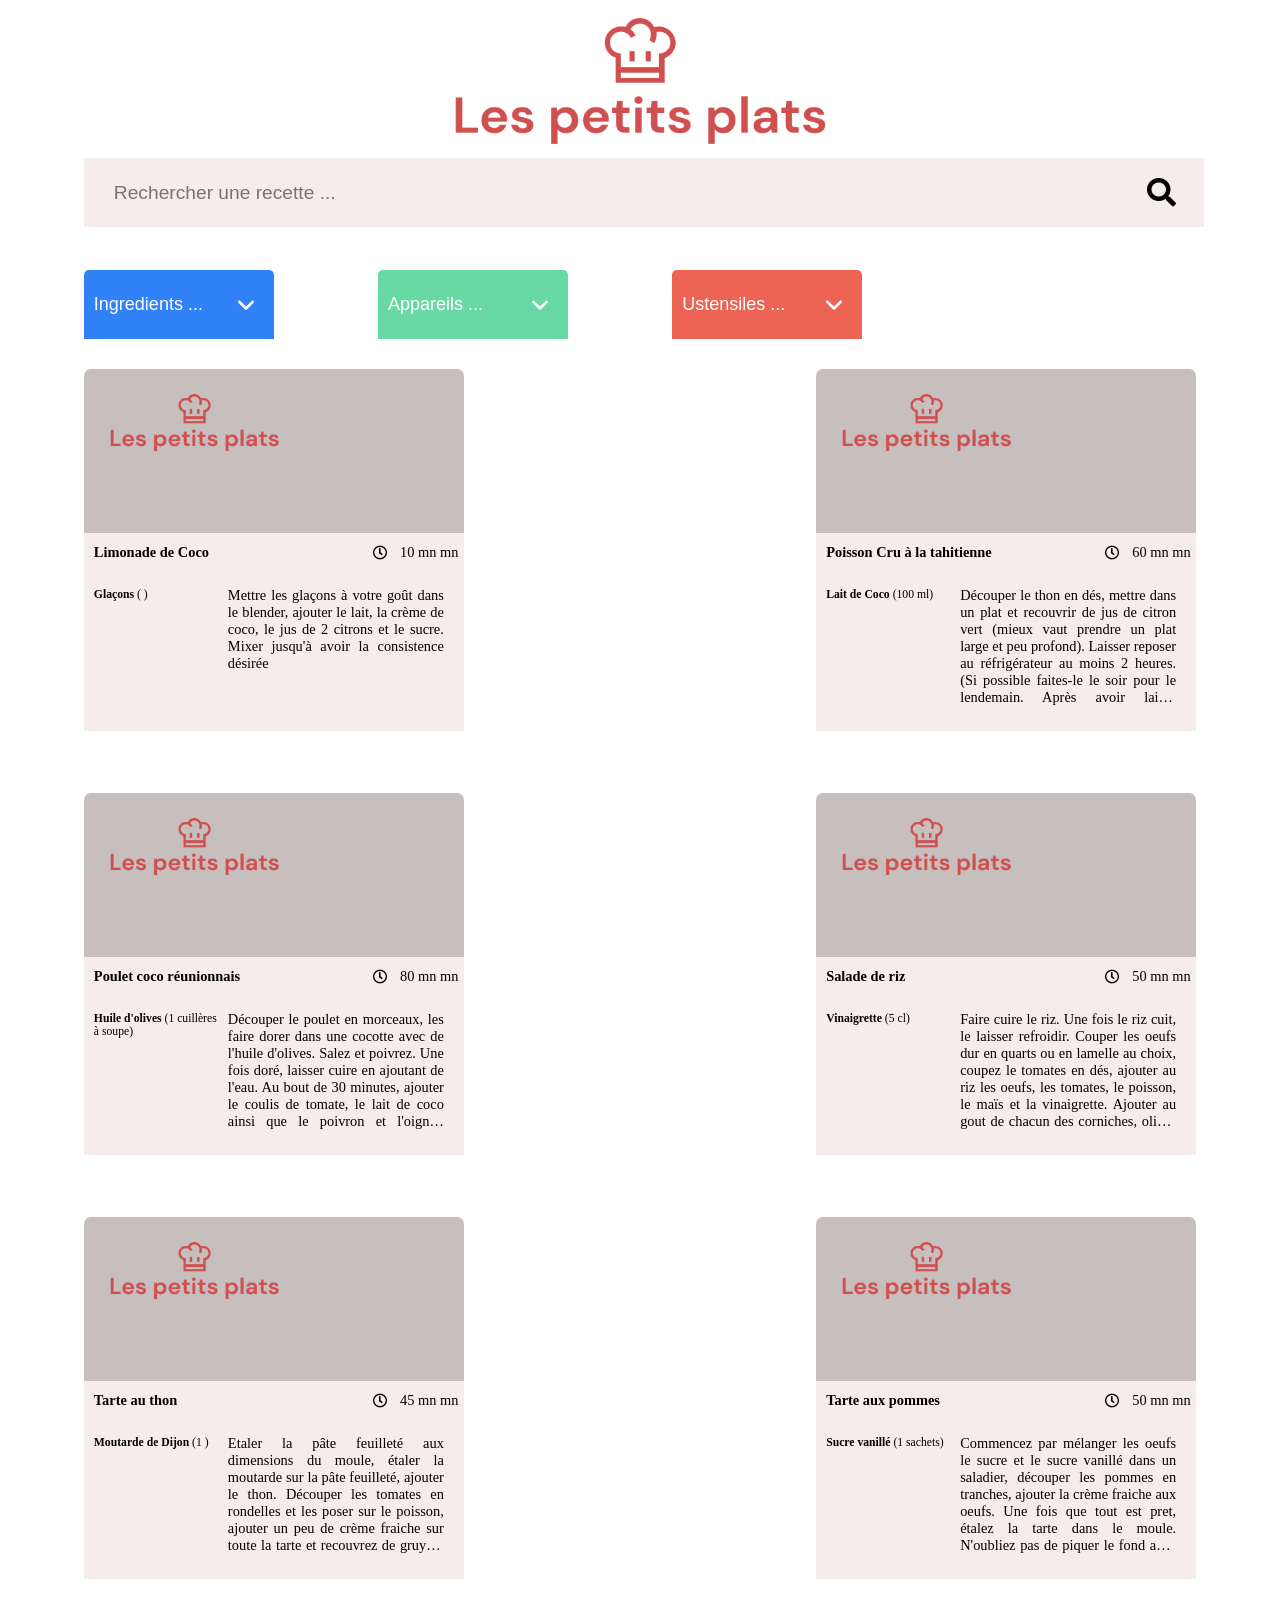
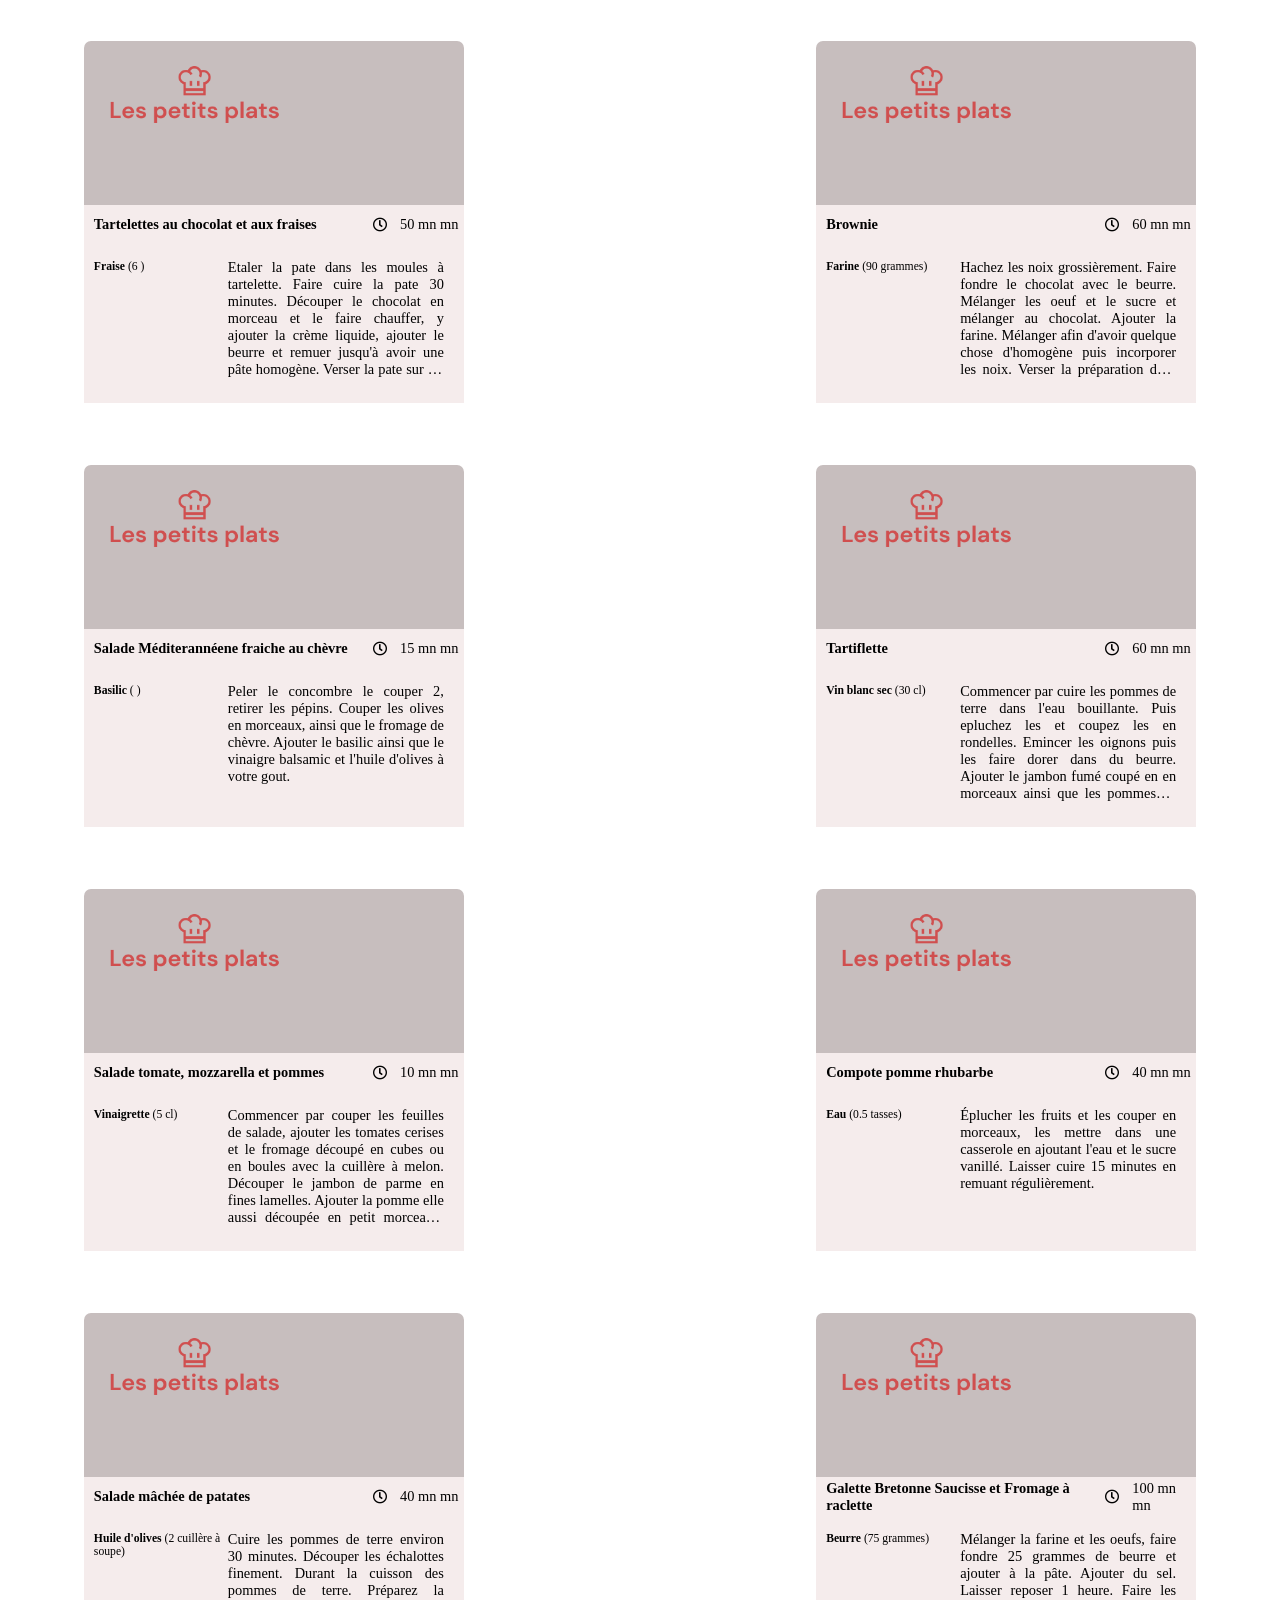
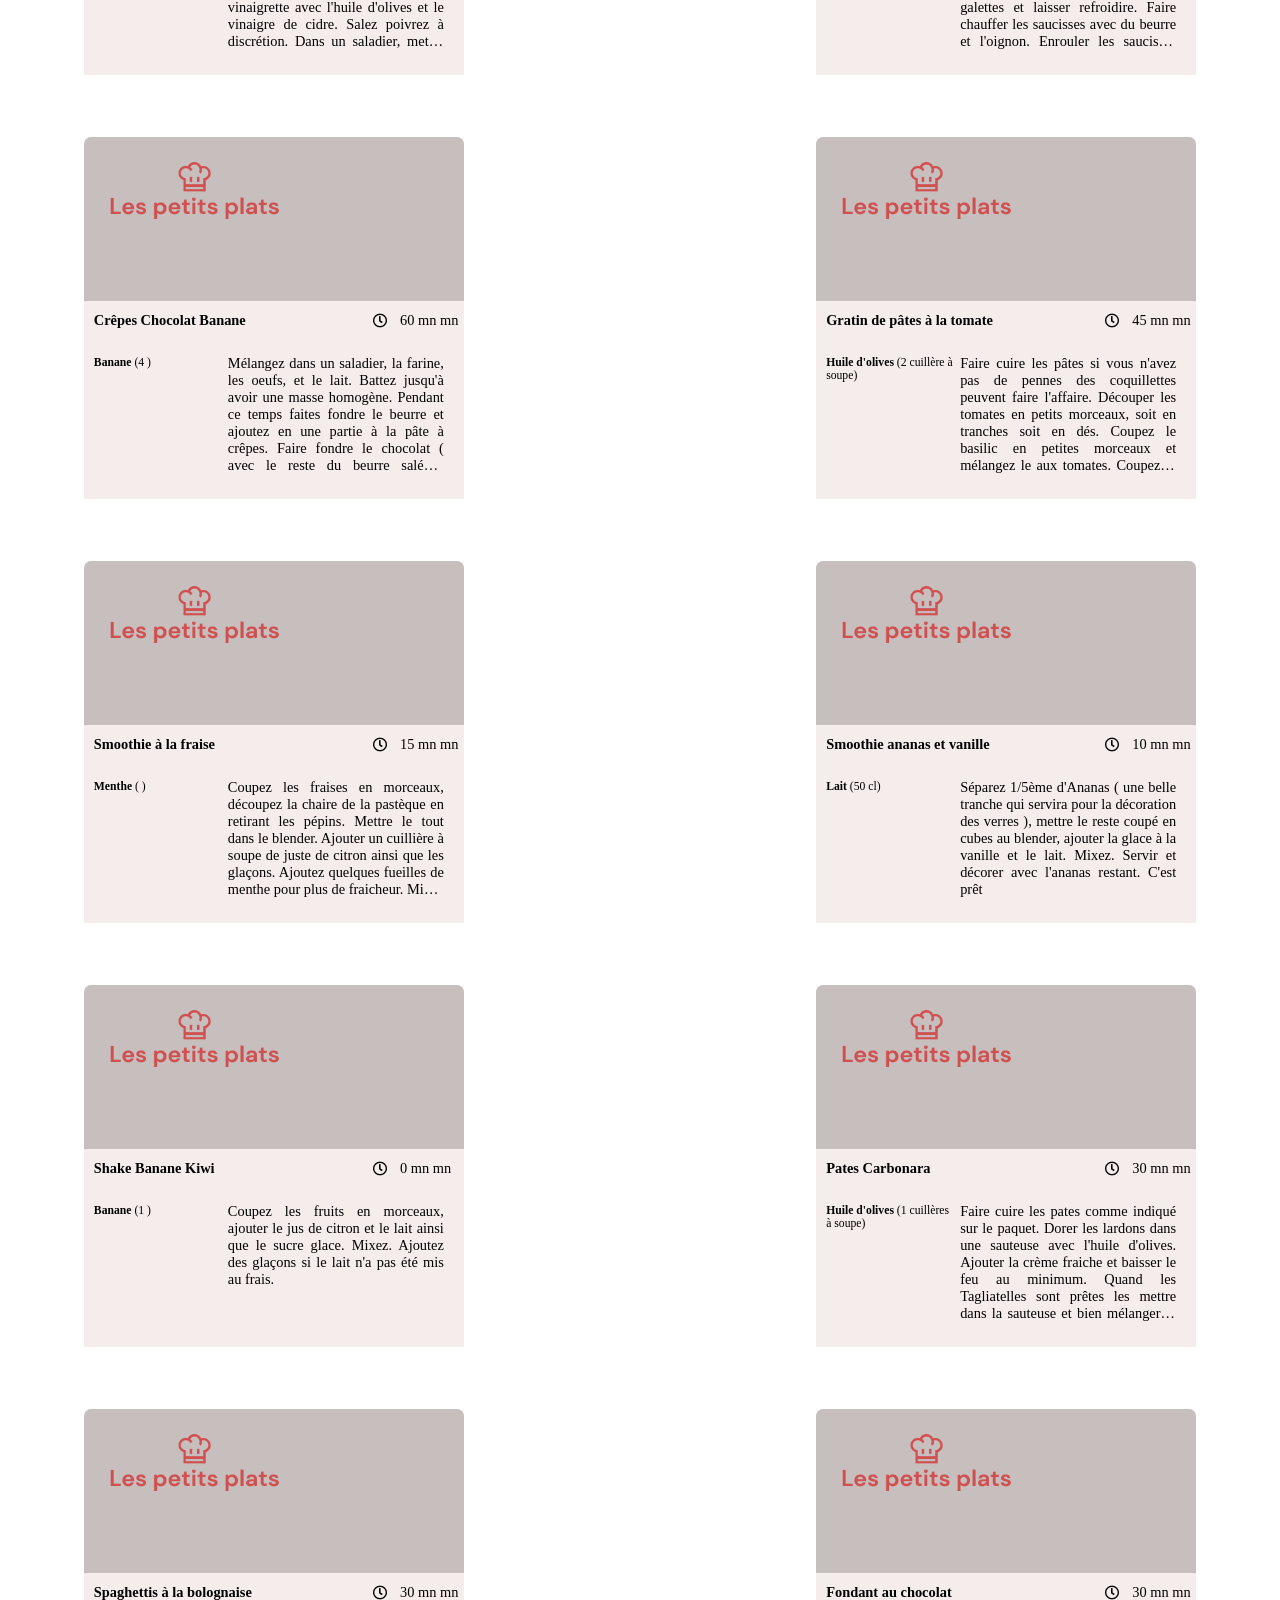
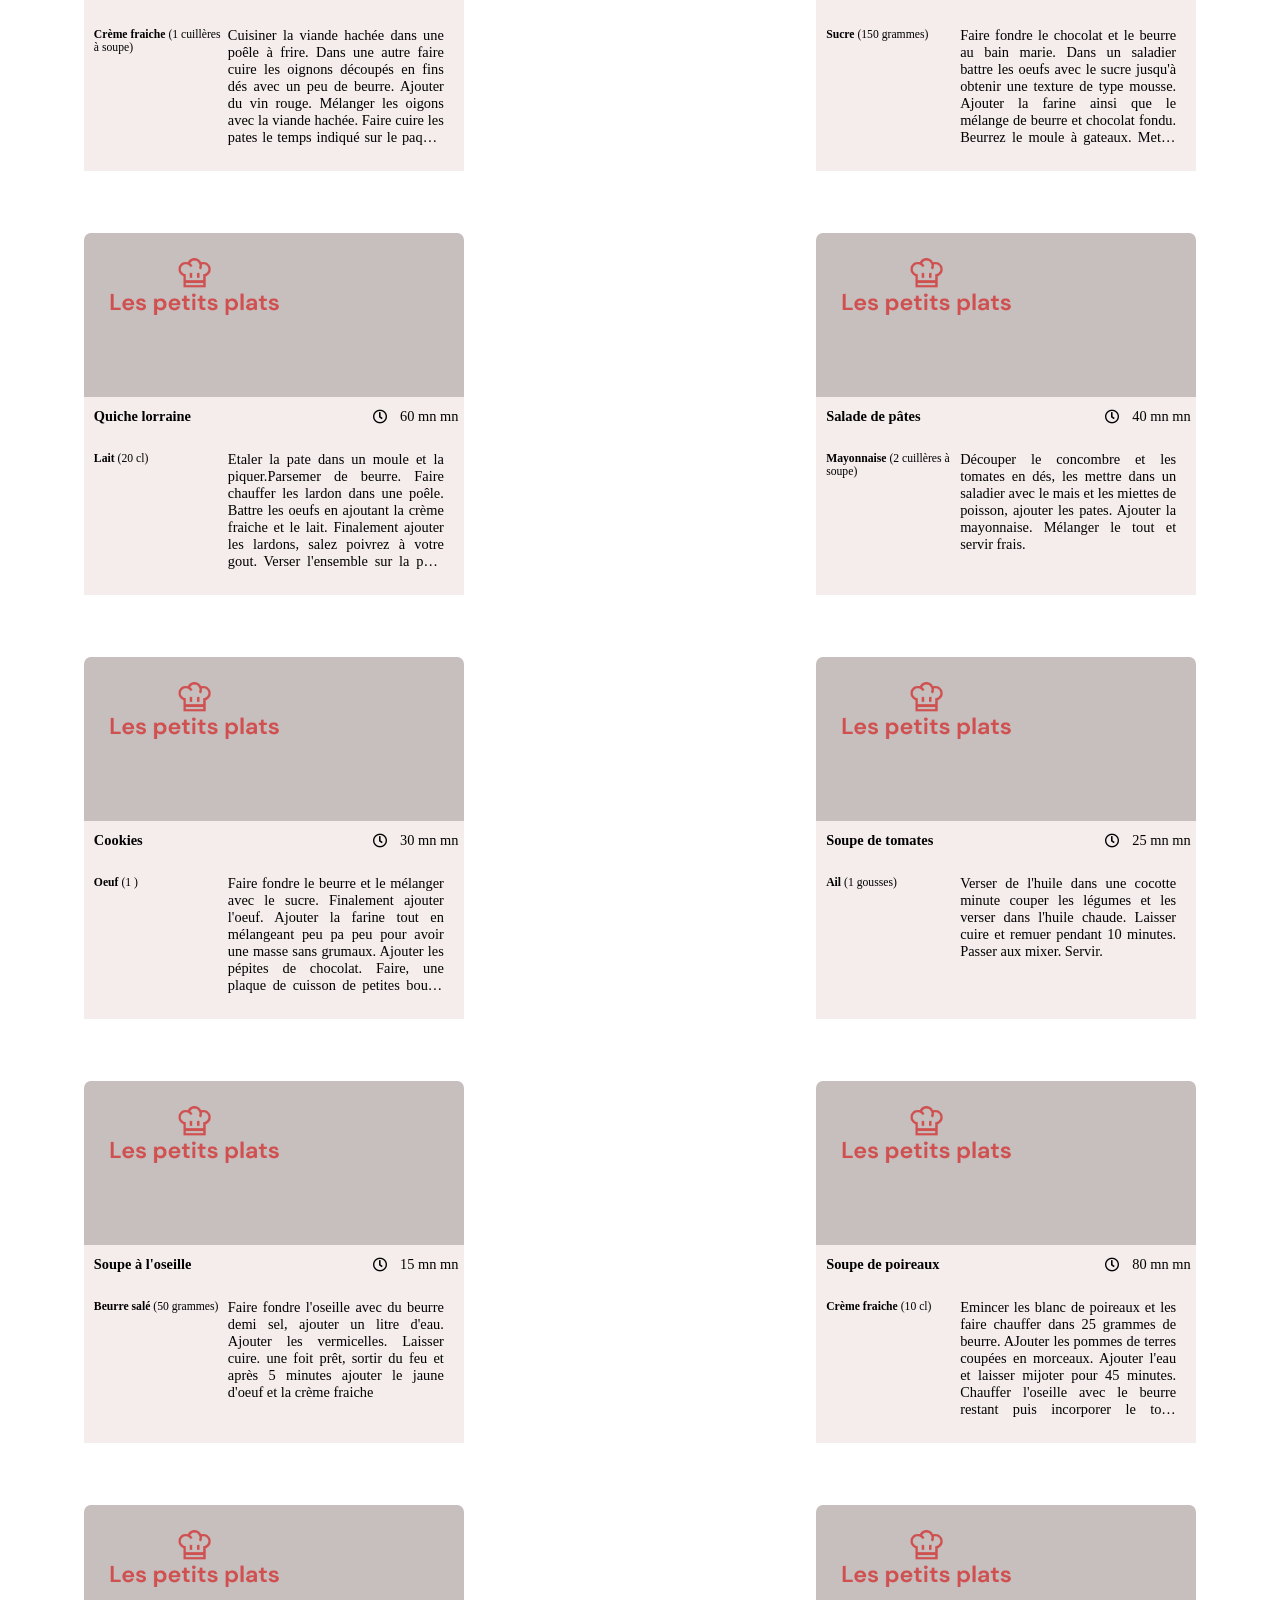
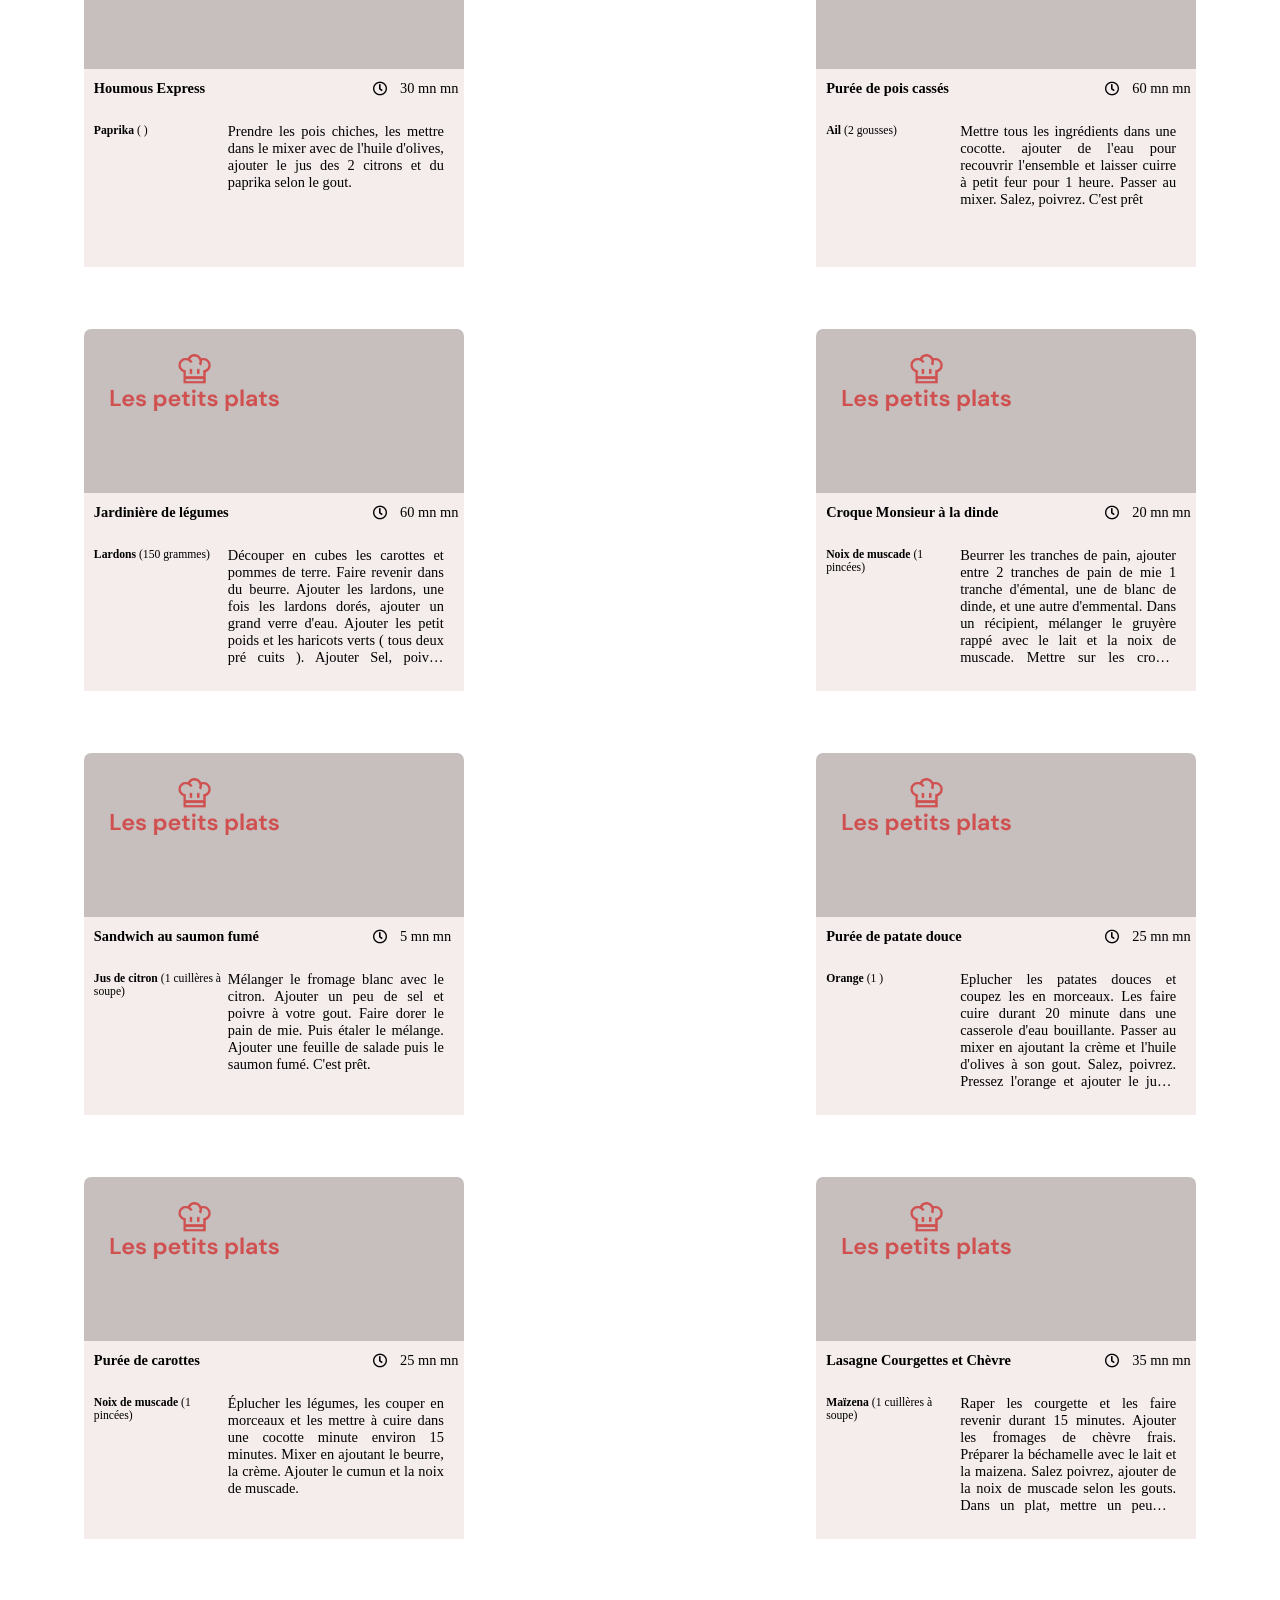
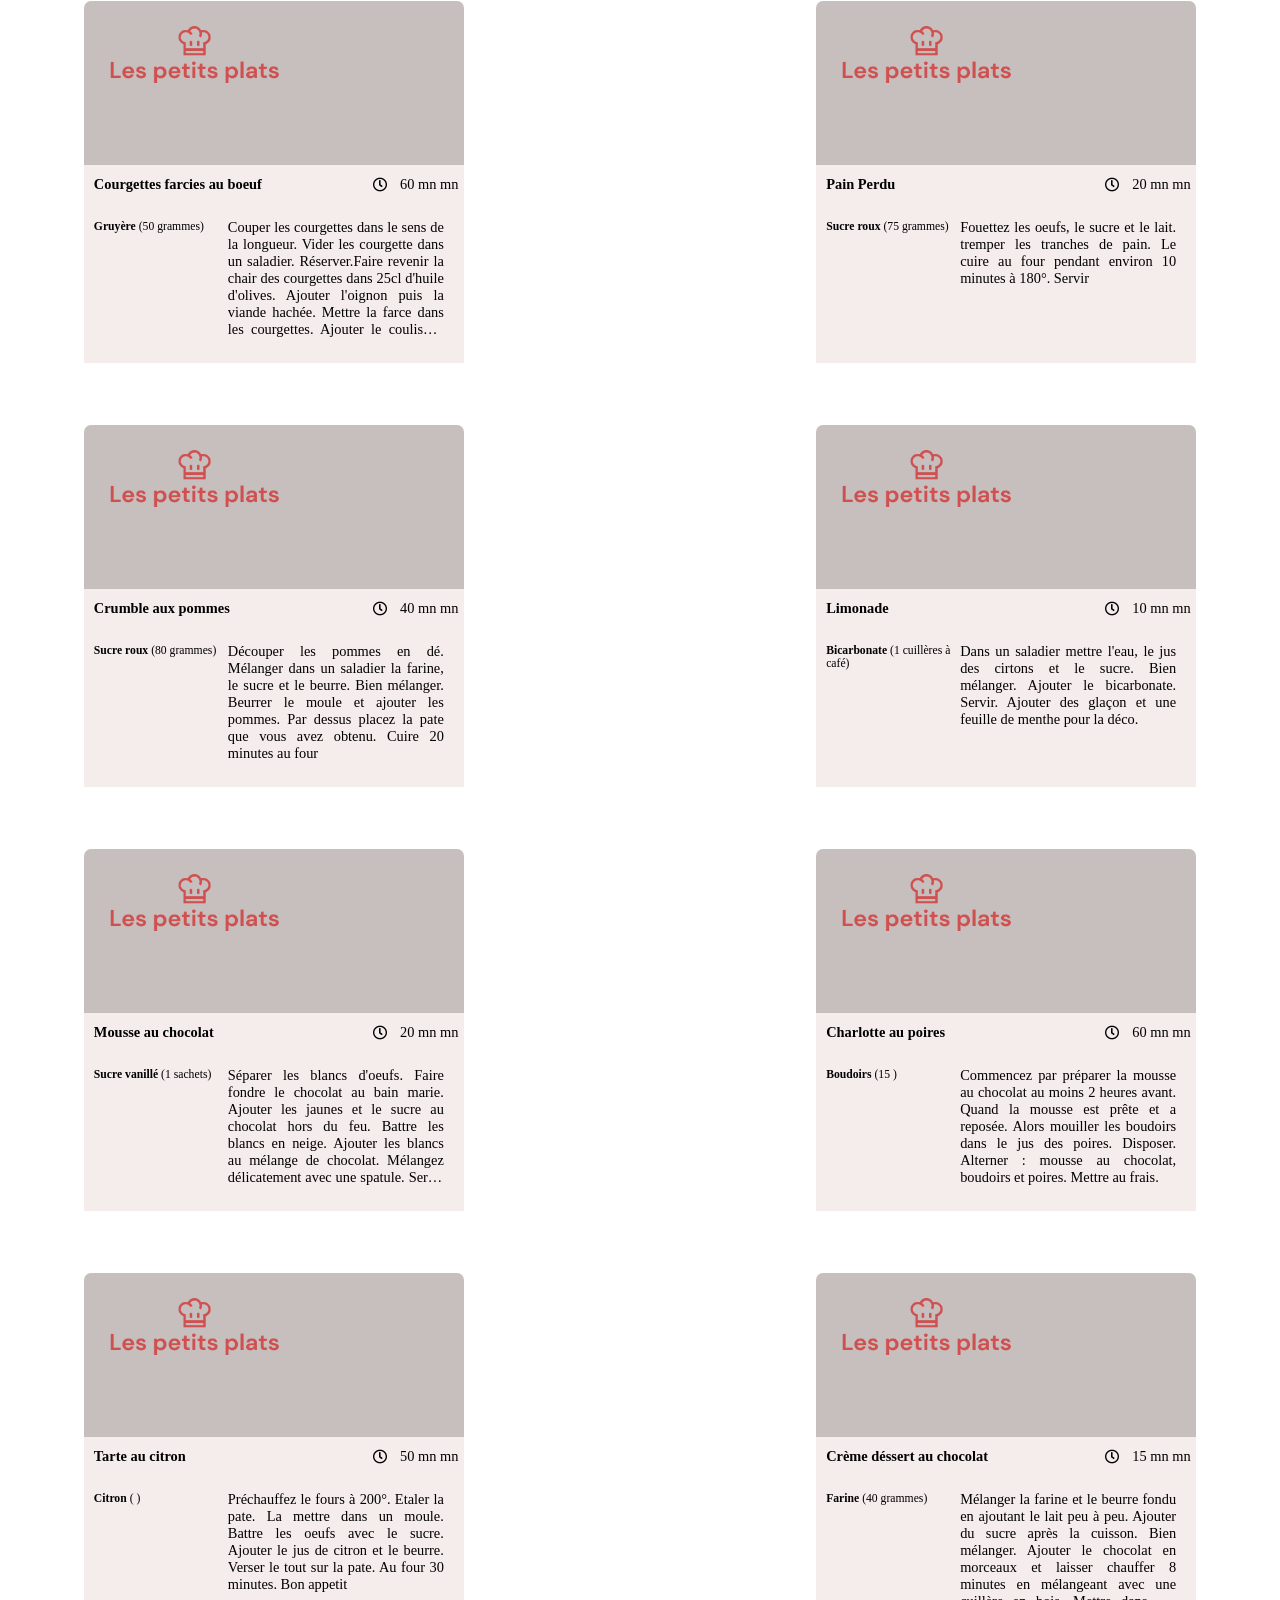
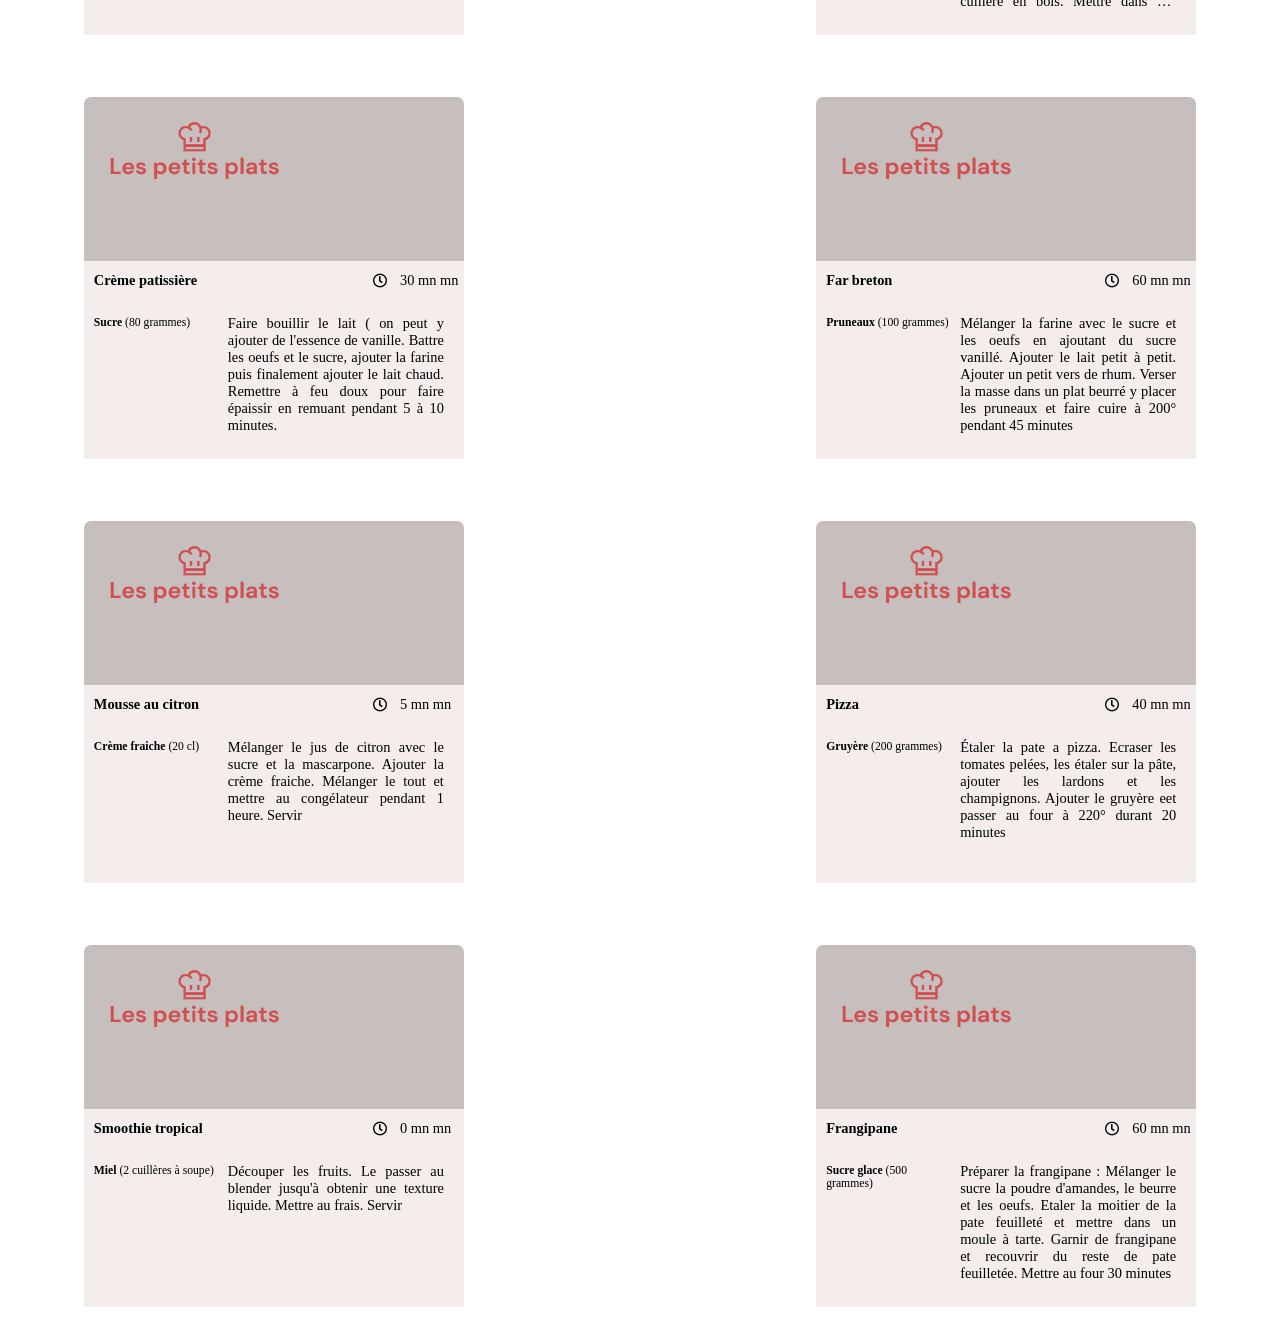
==== index.html @ f205dd59 "new_repo" ====
<!DOCTYPE html>
<html lang="fr">
  <head>
    <meta charset="UTF-8" />
    <meta http-equiv="X-UA-Compatible" content="IE=edge" />
    <meta name="viewport" content="width=device-width, initial-scale=1.0" />
    <title>Accueil petits plats gourmands</title>
    <link
      rel="stylesheet"
      href="https://use.fontawesome.com/releases/v5.15.4/css/all.css"
      integrity="sha384-DyZ88mC6Up2uqS4h/KRgHuoeGwBcD4Ng9SiP4dIRy0EXTlnuz47vAwmeGwVChigm"
      crossorigin="anonymous"
    />
    <link rel="icon" type="image/png" href="favicon_lespetitsplats.png" />
    <link rel="stylesheet" type="text/css" href="./style.css" />
  </head>

  <header>

    <div class="containerHeader">
      <div class="row">
        <div class="header">
          <img src="./img/logo_lespetitsplats.png" class="logo" />
        </div>
      </div>
    </div>

  </header>

  <body>
 

      
<!--SEARCH--> 
<div class="containerSearch">     
        
          <div class="searchRecipes">
            <label for="search">
              <i class="fas fa-search loupe"></i>
            </label>
            <input
              class="input"    
              type="text"
              id="search"
              placeholder="Rechercher une recette ..."
              minlength="2"
              maxlength="30"
            /> 
          </div>


          <!-- Tags -->
         </div> 
          <div class="tagsWrapper">
       <div class="tagsContainer">
            <ul class="tags"></ul>
          </div>
         </div>

           

        <!--ComboBox autocomplète-->
          <div class="wrapperCombo">
            <div class="containerCombo">

         <form autocomplete="off">
      <div class="box">
        <input type="text" id="input1" class="inputCombo1" placeholder="Ingredients ..." maxlength="17" />
        <img src="img/angle-down-solid.svg" class="arrow-down">
      </div>
      <ul class="list"></ul>
    </form>
          

    <form autocomplete="off">
      <div class="box">
        <input type="text" id="input2" class="inputCombo2" placeholder="Appareils ..." maxlength="17" />
        <img src="img/angle-down-solid.svg" class="arrow-down">
      </div>
      <ul class="list"></ul>
    </form>
           

            <form autocomplete="off">
      <div class="box">
        <input type="text" id="input3" class="inputCombo3" placeholder="Ustensiles ..." maxlength="17" />
        <img src="img/angle-down-solid.svg" class="arrow-down">
      </div>
      <ul class="list"></ul>
    </form>
           </div> 
          </div>
     </div>
      
     
    
  <!--CARD-->
      <div class="wrapperCards">
        <div class="containerCards"></div>  
         </div>
             
  </body>

 

 

  <script src="./recipes.js"></script>
  <script src="./search.js"></script>
  
  <script src="./cards.js"></script> 
  <script src="./comboBox.js"></script>
  
</html>
---- style.css ----
/*RESET**********************************************************************/
html {
  box-sizing: border-box;
  width: 100%;
  height: 100vh;
  left: 0;
  top: 0;
  right: 0;
  bottom: 0;
}
/****************************************************************************/
/*HEADER*********************************************************************/
/***********test combo**********************/
/*ok*/
.wrapperCombo {
  display: flex;
  align-items: center;
  width: 100%;
  height: 80px;
 
}

/*ok*/
.wrapperCombo .search-input{
  position: relative;
  display: flex;
align-items: center;
justify-content: space-between;
  width: 180px;
  height: 60px;
  font-size: 1rem;
  font-weight: 600;
  border: none;
  border-radius: 7px;
  margin: 0 20px 0 0;
  
}
/*ok*/
.selectInput::placeholder {

  color: white;
}
/*ok*/
input:focus::placeholder {
  color: transparent;
}
/*ok*/
.search-input input{
  height: 55px;
  width: 100%;
  outline: none;
  border: none;
  border-radius: 5px;
  padding: 0 60px 0 20px;
  font-size: 18px;
}

/*.search-input.active input{
  border-radius: 5px 5px 0 0;
}*/

/*.search-input .autocom-box{
  padding: 0;
  opacity: 0;
  pointer-events: none;
  max-height: 280px;
  overflow-y: auto;
}*/

/*.search-input.active .autocom-box{
  padding: 10px 8px;
  opacity: 1;
  pointer-events: auto;
}*/

/*.autocom-box li{
  list-style: none;
  padding: 8px 12px;
  display: none;
  width: 100%;
  cursor: default;
  color: black;
  border-radius: 3px;
}*/

/*.search-input.active .autocom-box li{
  display: block;
}*/
/*.autocom-box li:hover{
  background: #c51d1d;
}*/

/*icon arrow*/
.search-input .icon{
  position: absolute;
  right: 0px;
  top: 0px;
  height: 55px;
  width: 55px;
  text-align: center;
  line-height: 55px;
  font-size: 20px;
  color: #fff;
  
}
.fa-angle-down.rotated {
  transform : rotate(180deg);
}
/*test*//********************************************************/
.listing {
  
  display: flex;
 flex-direction: row; 
  width: 600px;
  background-color: rgb(249, 135, 135);
}
.autocomplete { 
  display: flex;
  flex-direction: row;
  width: 10%;
  height: 20px;
  background-color: rgb(145, 70, 202);
}
.liList {
  list-style: none;
  width: 100%;
  margin-left: -20px;
  font-size: 1rem;
  display: flex;
  flex-direction: row;
  justify-content: center;
  height: auto;
  border: 1px solid;
  color: aqua;
}
/**************************************************************************/
/*HEADER*******************************************************************/

.containerHeader {
  display: flex;
  align-items: center;
  justify-content: center;
  height: 150px;
}

.header {
  width: 100%;
}

.logo {
  display: flex;
  justify-content: center;
  align-items: center;
  margin: 0 auto;
  width: 70%;
  height: auto; 
}

/***************************************************************************/
/*SEARCH********************************************************************/

.containerSearch {
  display: flex;
  flex-direction: column;
  justify-content: center;
  width: 88%;
  margin: 0 auto;
}
.searchRecipes {
  position: relative;
  width: 100%;
  height: 55px;
}

#search {
  display: flex;
  align-items: center;
  width: 98%;
  height: 69px;
}

.input {
  background-color: #f5ecec;
  font-size: 1.2rem;
  width: 100%;
  height: 55px;
  border: none;
  padding: 0 0 0 30px;
}

.fa-search {
  position: absolute;
  right: 0;
  margin-right: 20px;
  height: 69px;
  line-height: 69px;
  font-size: 1.8rem;
}



/****************************************************************************/
/*CARDS**********************************************************************/
/*container carte*/
.wrapperCards {
  width: 100%;
 height: auto;
}

.containerCards {
  display: flex;
 flex-wrap: wrap;
    width: 88%;
  justify-content: space-between;
    margin: 0 auto;
}

.card {
  width: 380px;
  height: 364px;
  margin: 30px 0;
  border-radius: 7px;
}

.photosPlats {
  width: 100%;
  height: 45%;
  min-height: 45%;
  border-radius: 7px 7px 0 0;
  background-color: #c7bebe;
}
.photoPlat {
  display: flex;
  width: 45%;
  height: auto;
  padding: 25px;
  object-fit: cover; 
}
.titleTime {
  display: flex;
  align-items: center;
  justify-content: space-between;
  margin: 0 auto;
  width: 100%;
  height: 40px;
  background-color: rgb(245, 236, 236);
}

.title {
  display: flex;
  align-items: center;
  font-size: 0.9rem;
  width: 70%;
  height: 40px;
  margin-left: 10px;
}

.time {
  display: flex;
  align-items: center; 
  font-size: 0.9rem;
  width: 24%;
  height: 100%;
}

.fa-clock {
  display: flex;
  align-items: center;
  width: 30%;
  height: 100%;
}

.mn {
  display: flex;
  align-items: center;
  width: 70%;
  height: 10px;
}

.recette {
  display: flex;
  flex-direction: row;
  justify-content: space-between;
  width: 100%;
  height: 43.5%;
  border-radius: 0 0 7px7px;
  font-size: 0.73rem;
  background-color: rgb(245, 236, 236);
}

.ingredients {
  width: 40%;
}

#list-ingredients {
  display: flex;
  flex-direction: column;
  list-style: none;
  width: 90%;
  height: 80%;
  padding: 0 0 0 10px;
  margin-top: 15px;
  overflow: hidden;
}

.ingredients-details {
  font-weight: 900;
}
.préparation {
  position: relative;
  width: 60%;
  height: 95%;
  padding-right: 20px;
}

 .preparation-text {
   display: flex;
   width: 100%;
   font-size: 0.9rem;
  display: -webkit-box;
  -webkit-box-orient: vertical;
  -webkit-line-clamp: 7;
  overflow: hidden;
  text-align: justify;
}

/************************************************************************/
/**********COMBO ET TAGS*/
.tagsWrapper {
  display: flex;
  flex-direction: column;
  width: 100%;
  color: #fff;
margin-top: 15px;
}

.tagsContainer {
  width: 88%; 
  margin: 0 auto;
}

.tags { 
  display: flex;
  flex-wrap: wrap;
  align-items: center;
 justify-content: flex-start;
  width: 100%;
  height: auto; 
}

.tags li {
  padding:0 30px 0 10px; 
  margin-left: -40px;
  margin-right: 50px;
  margin-bottom: 10px;
}

.list-tags { 
  position: relative;
  display: flex;
  align-items: center;
  width: auto;
   min-width: 30px; 
  height: 37px;
  font-size: 0.9rem;
  font-weight: 500;
  border-radius: 3px;
  background-color: #3182f7;
}

.closedtag {
  position: absolute;
  top: 0;
  right: 0;
  width: 14px;
  height: 37px;
  line-height: 37px;
  margin-right: 6px;
  /* margin-top: 15px; */
}
.wrapperCombo {
  position: relative;
  display: flex;
  width: 100%;
  height: auto;
}

.containerCombo {
  display: flex;
  /* flex-wrap: wrap; */
  justify-content: space-between;
  width: 60%;
  margin-left: 6%;
  /* width: 49%; */
  height: auto;
}

form {
  width: 170px;
  height: 69px;
  margin: 10px 0 0 0 ;
  /* position: absolute; */
  /* transform: translate(-50%, -50%); */
  /*top: 50%
  /* left: 50%; */
  /* padding: 40px 0; */
 
}
#input1[type="text"],
#input2[type="text"],
#input3[type="text"] {
  width: 170px;
  height: 69px;   
  border: none;
  outline: none;
  padding: 0 10px;
  border-radius: 5px 5px 0 0;
  color: #ffffff;
  font-size: 16px;
}
 #input1 {
  background-color: #3182f7;
} 
#input2 {
   background-color: #68d9a5;
 }
 #input3 {
   background-color: #ed6454;
 }

 .box {
  position: relative;
  width: auto;
} 

.arrow-down {
  position: absolute;
  top: 0;
  right: 0;
  height: 69px;
  line-height: 69px;
  width: 16px;
}

#input1::placeholder,
#input2::placeholder,
#input3::placeholder {
  color: #ffffff;
  font-size: 18px;
}
/* ul {
  list-style: none;
  width: auto;
  max-width: 95%;
  height: auto;
  border: 5px solid blue;
} */
.list {
  list-style: none;
  display: flex;
  flex-direction: row;
  flex-wrap: wrap;
  width: 800px;
  margin: 0;
  background-color: #2f83f5;
  color: #ffffff;
  border-radius: 0 0 5px 5px;
  
}
.list-items {
  padding: 10px 5px;
  margin-left: 10px;
}
.list-items:hover {
  background-color: #dddddd;
}
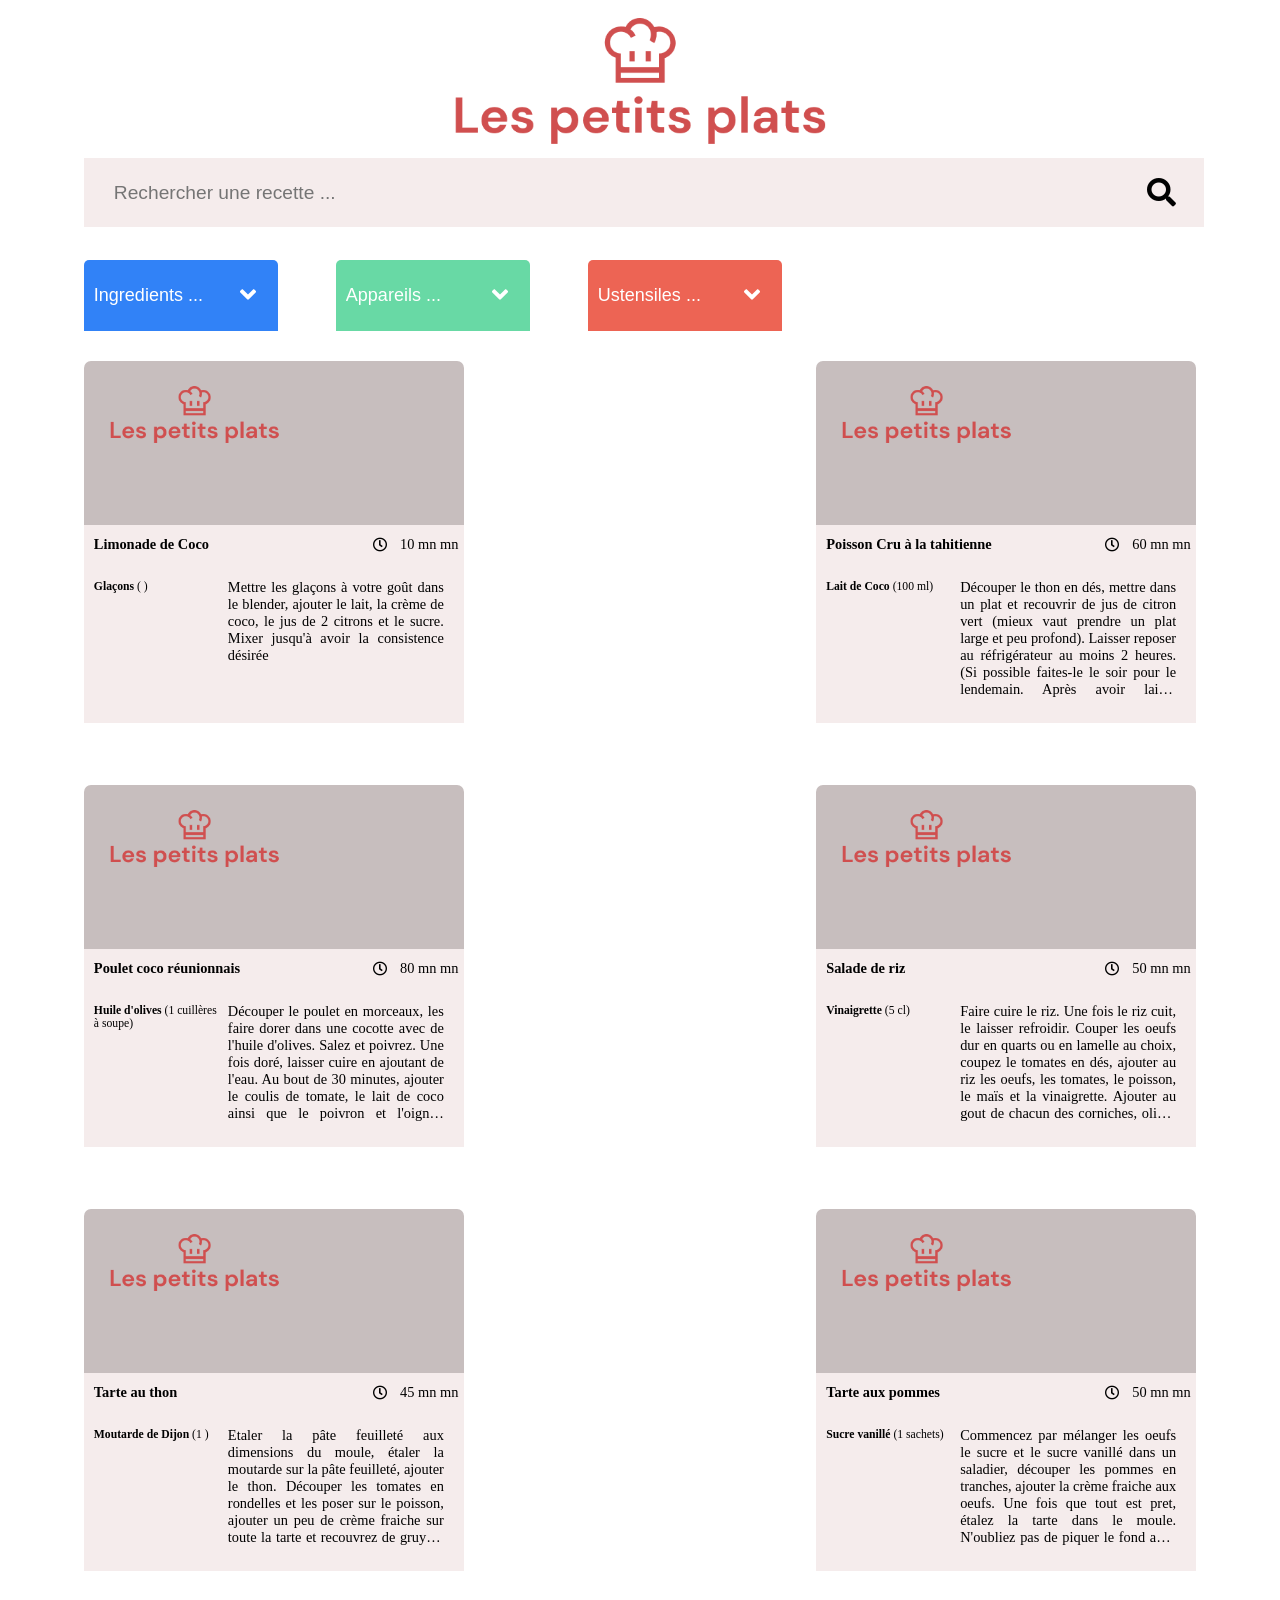
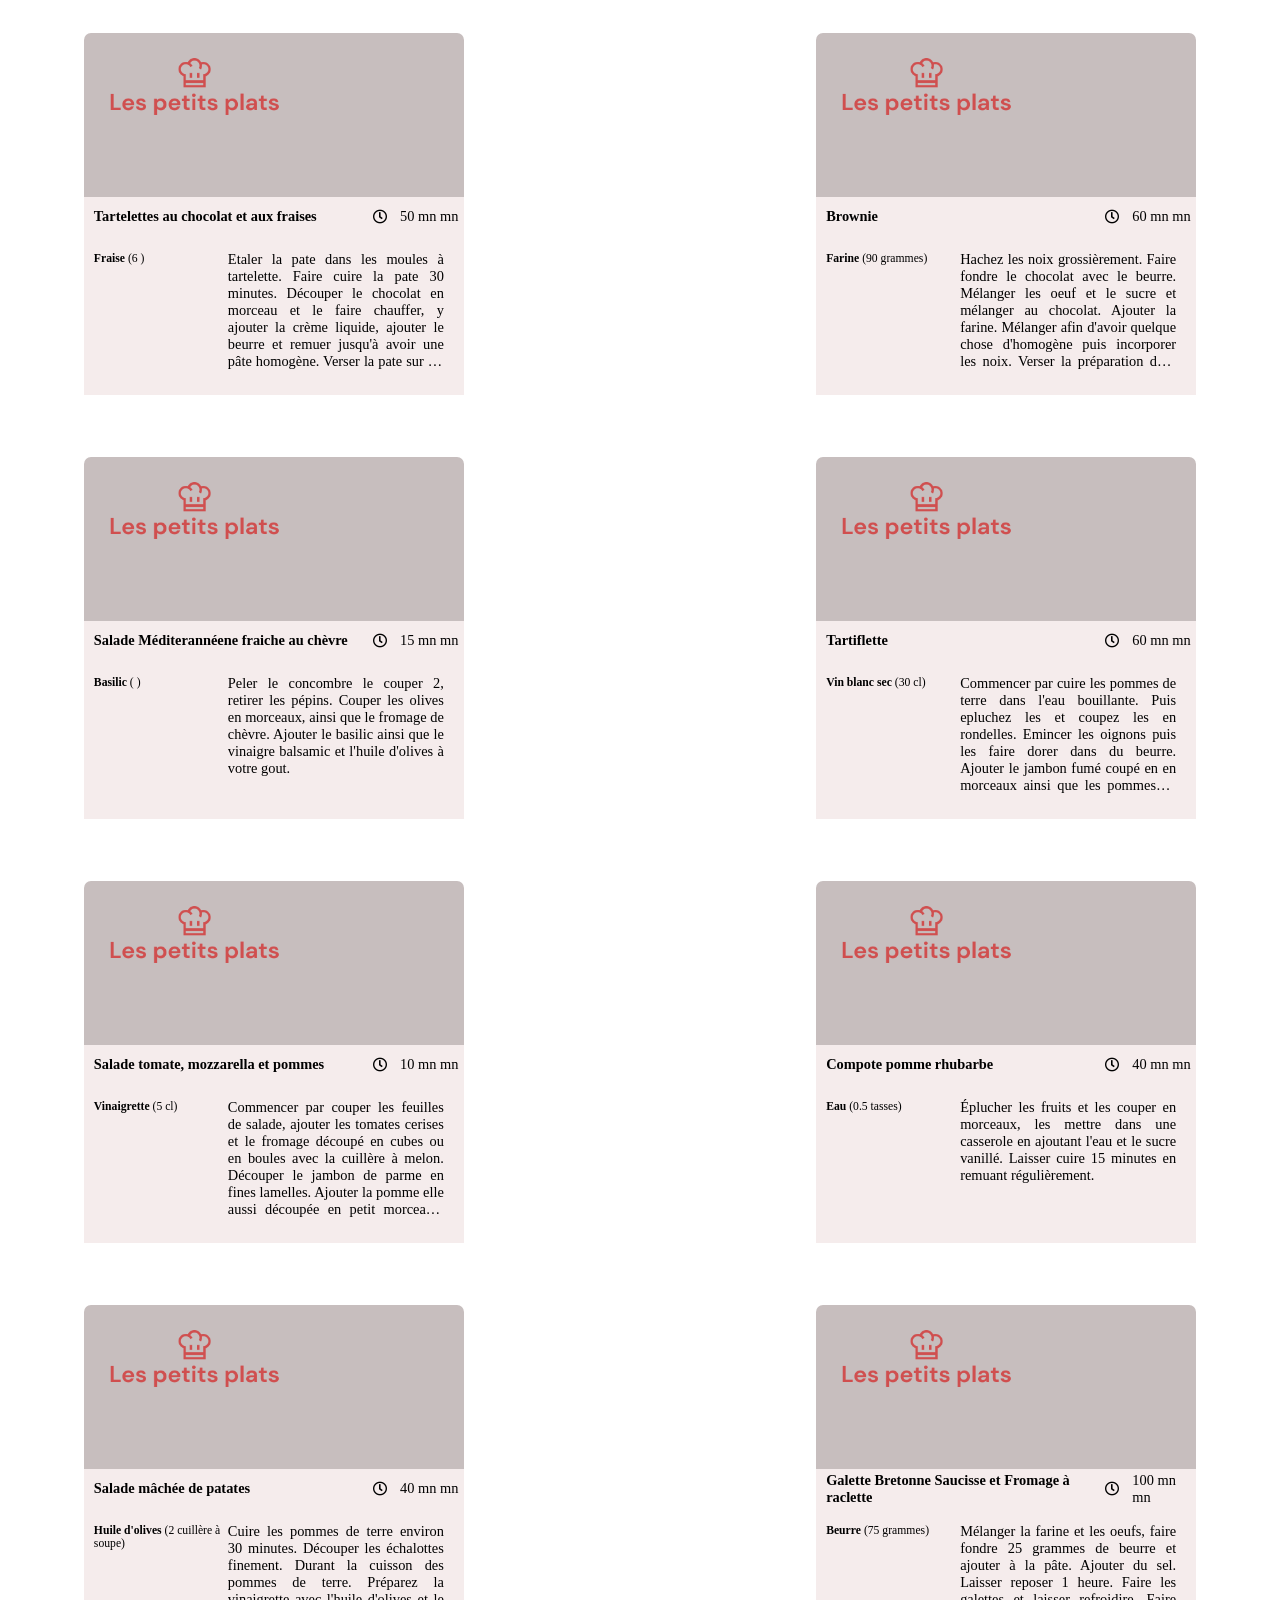
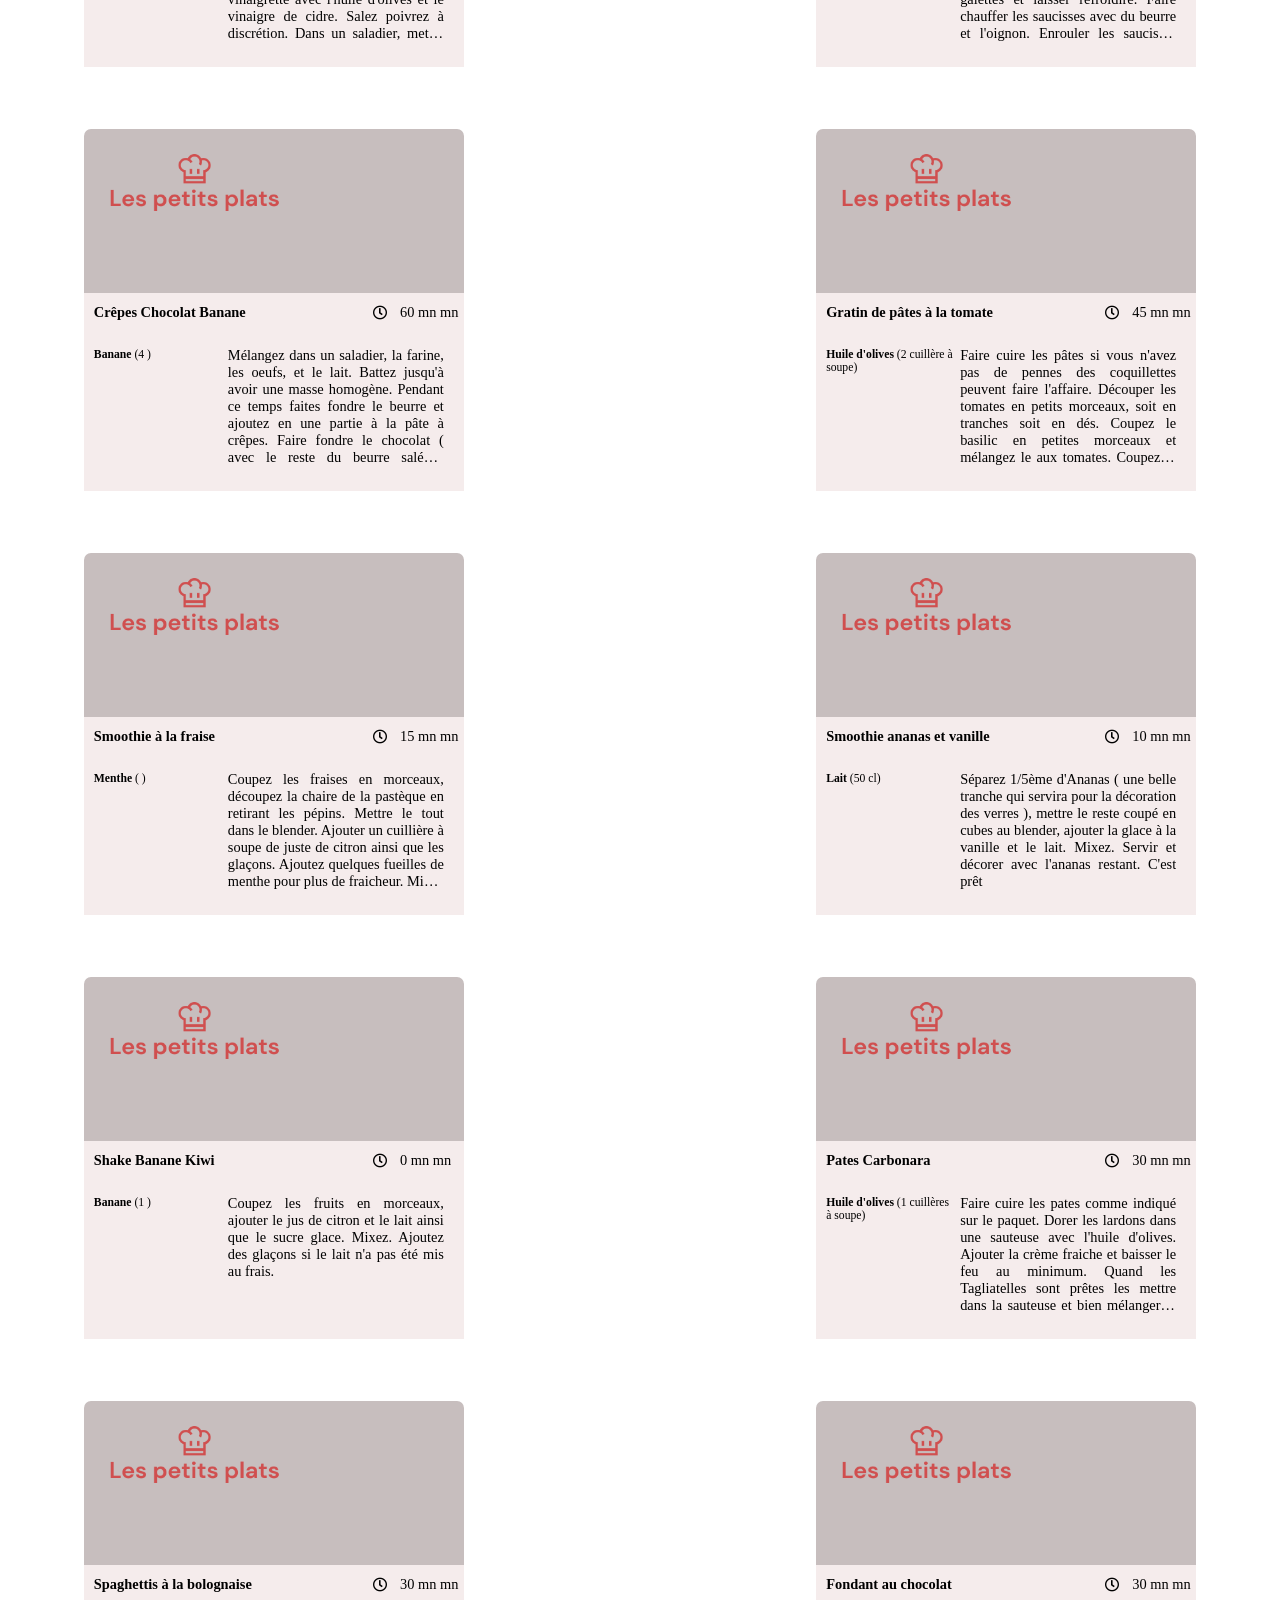
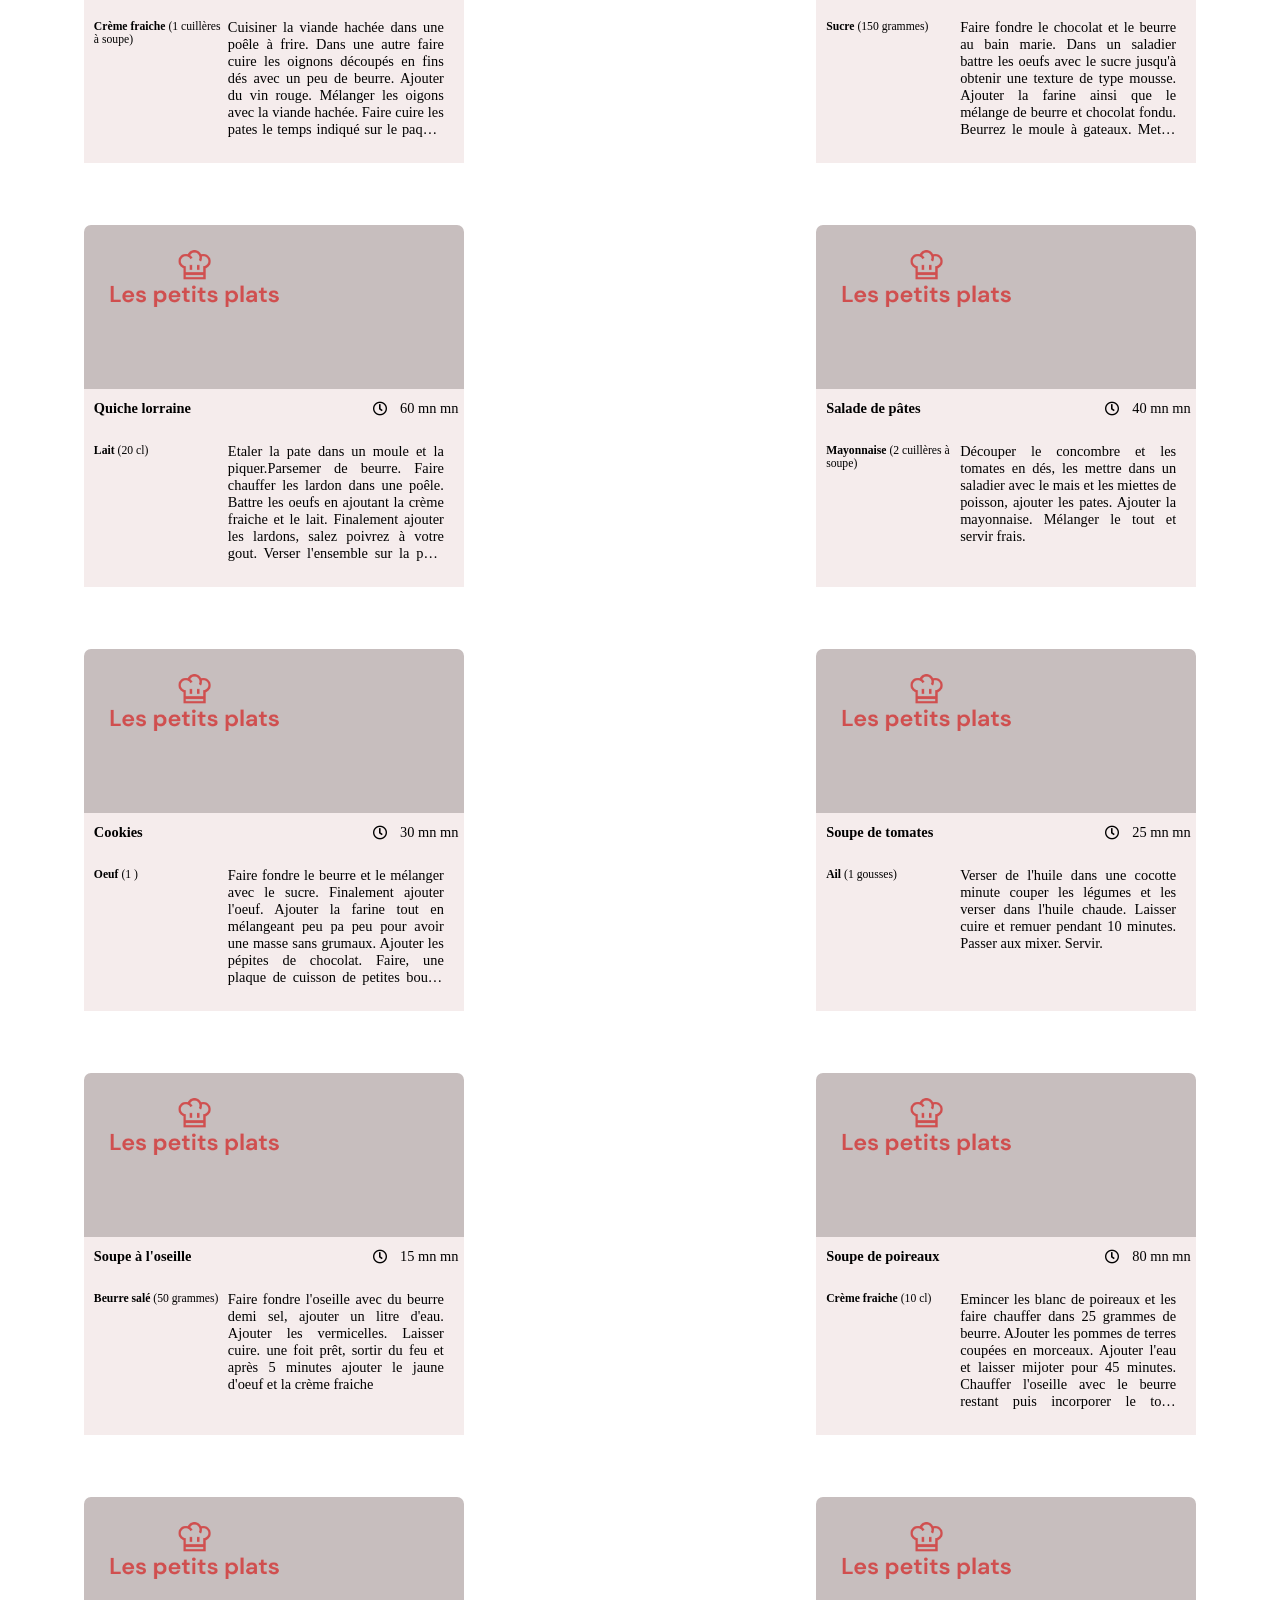
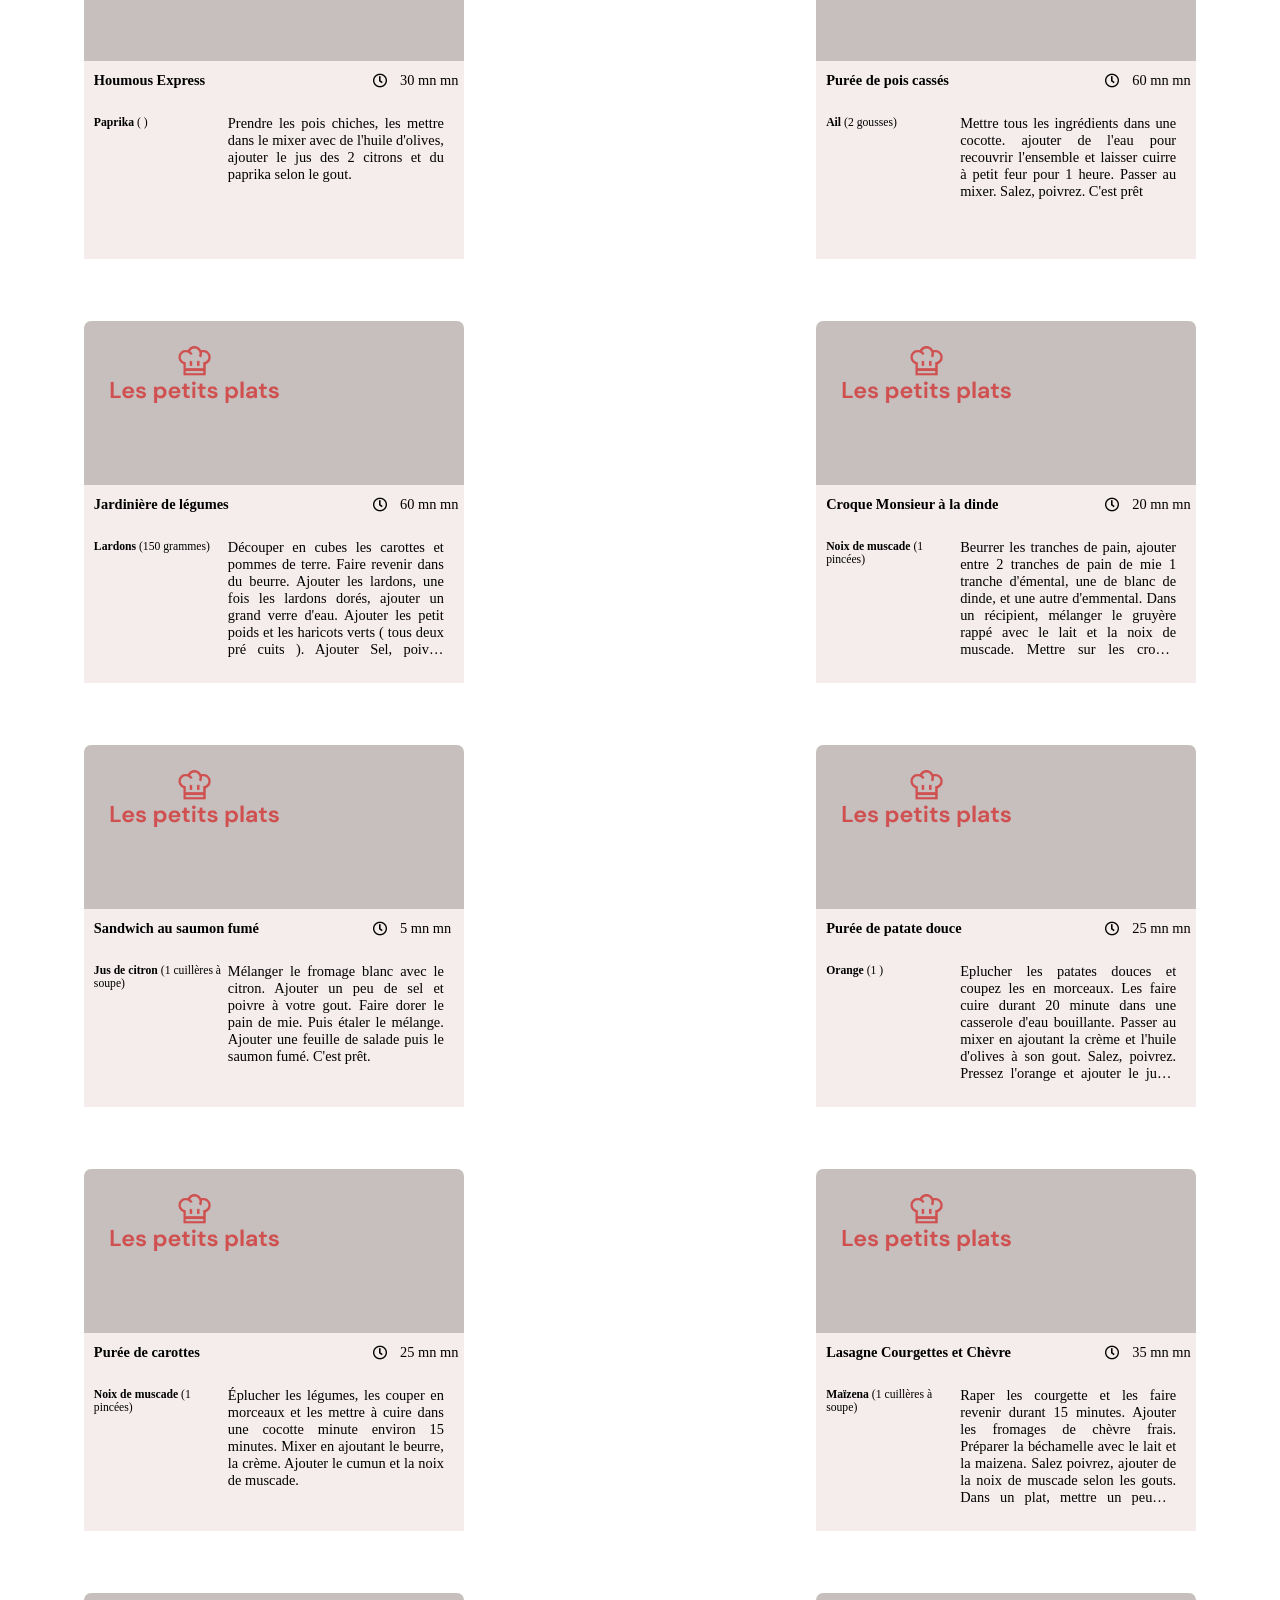
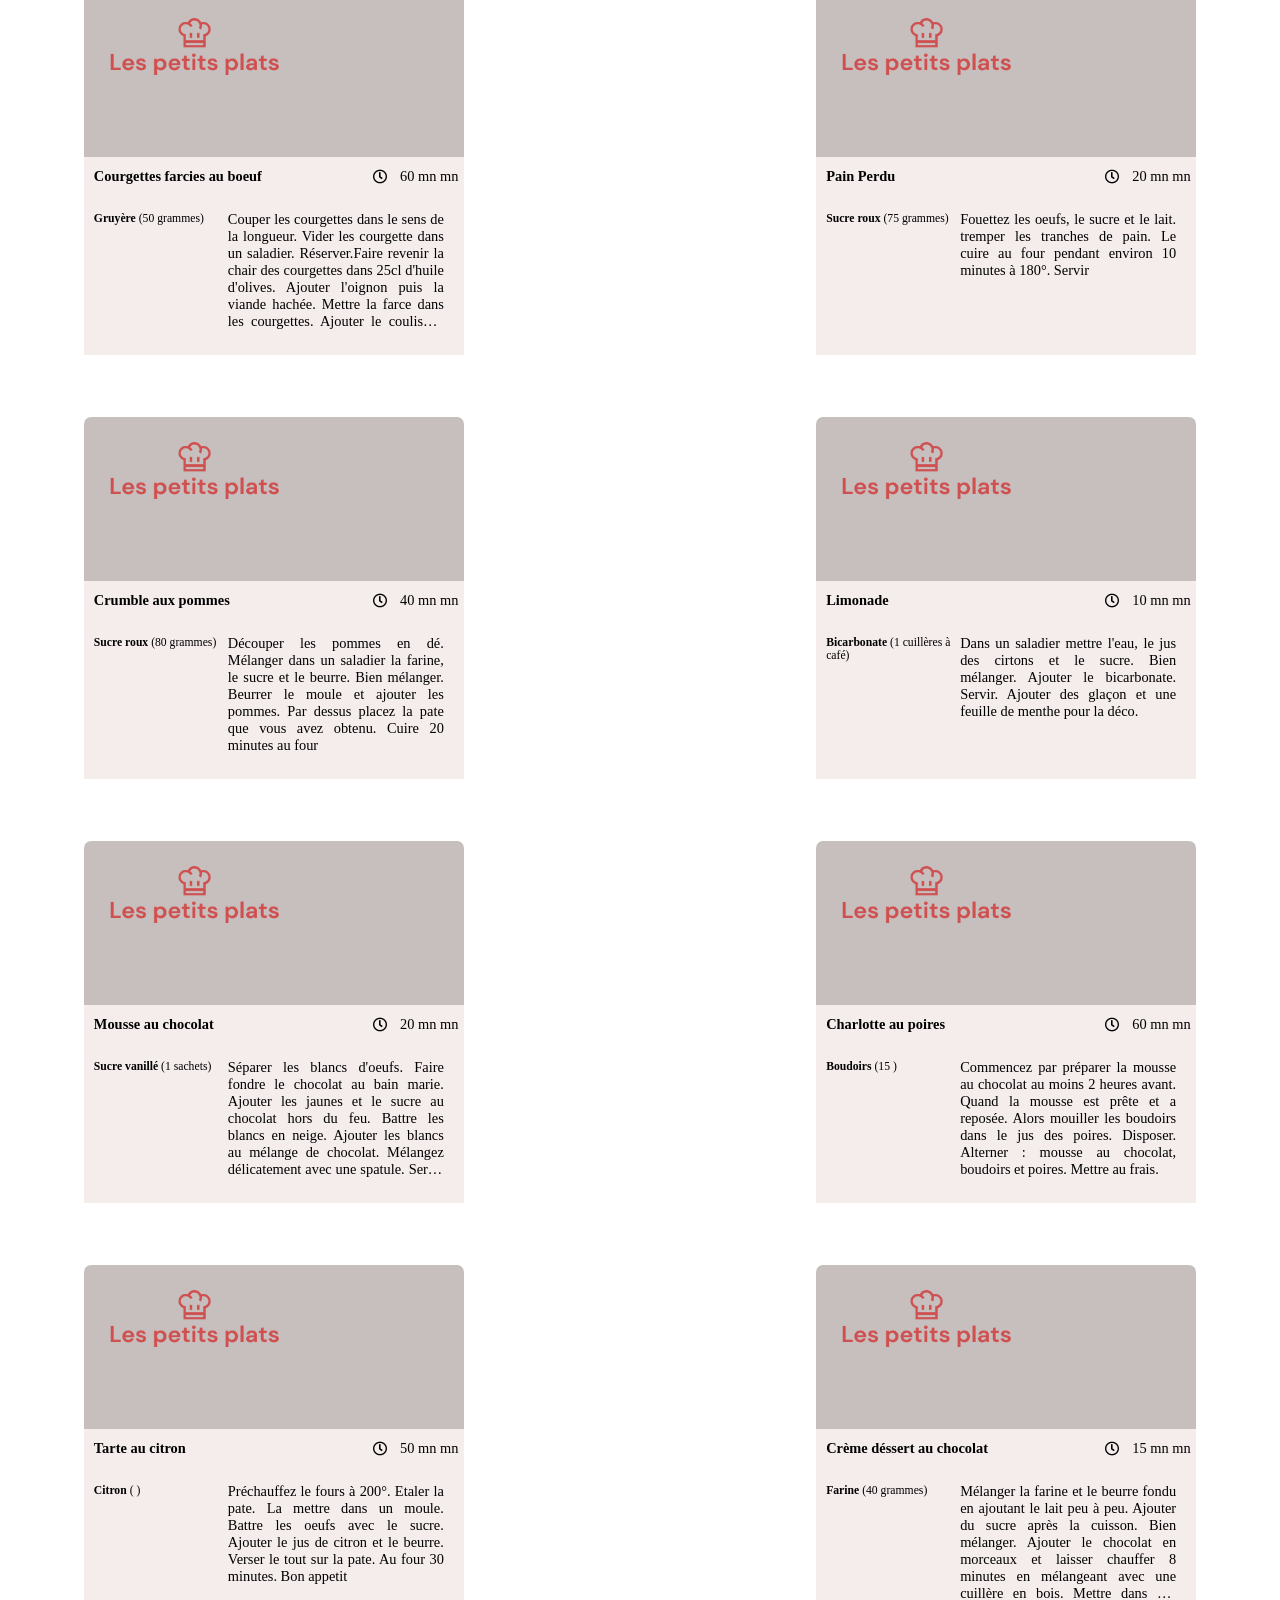
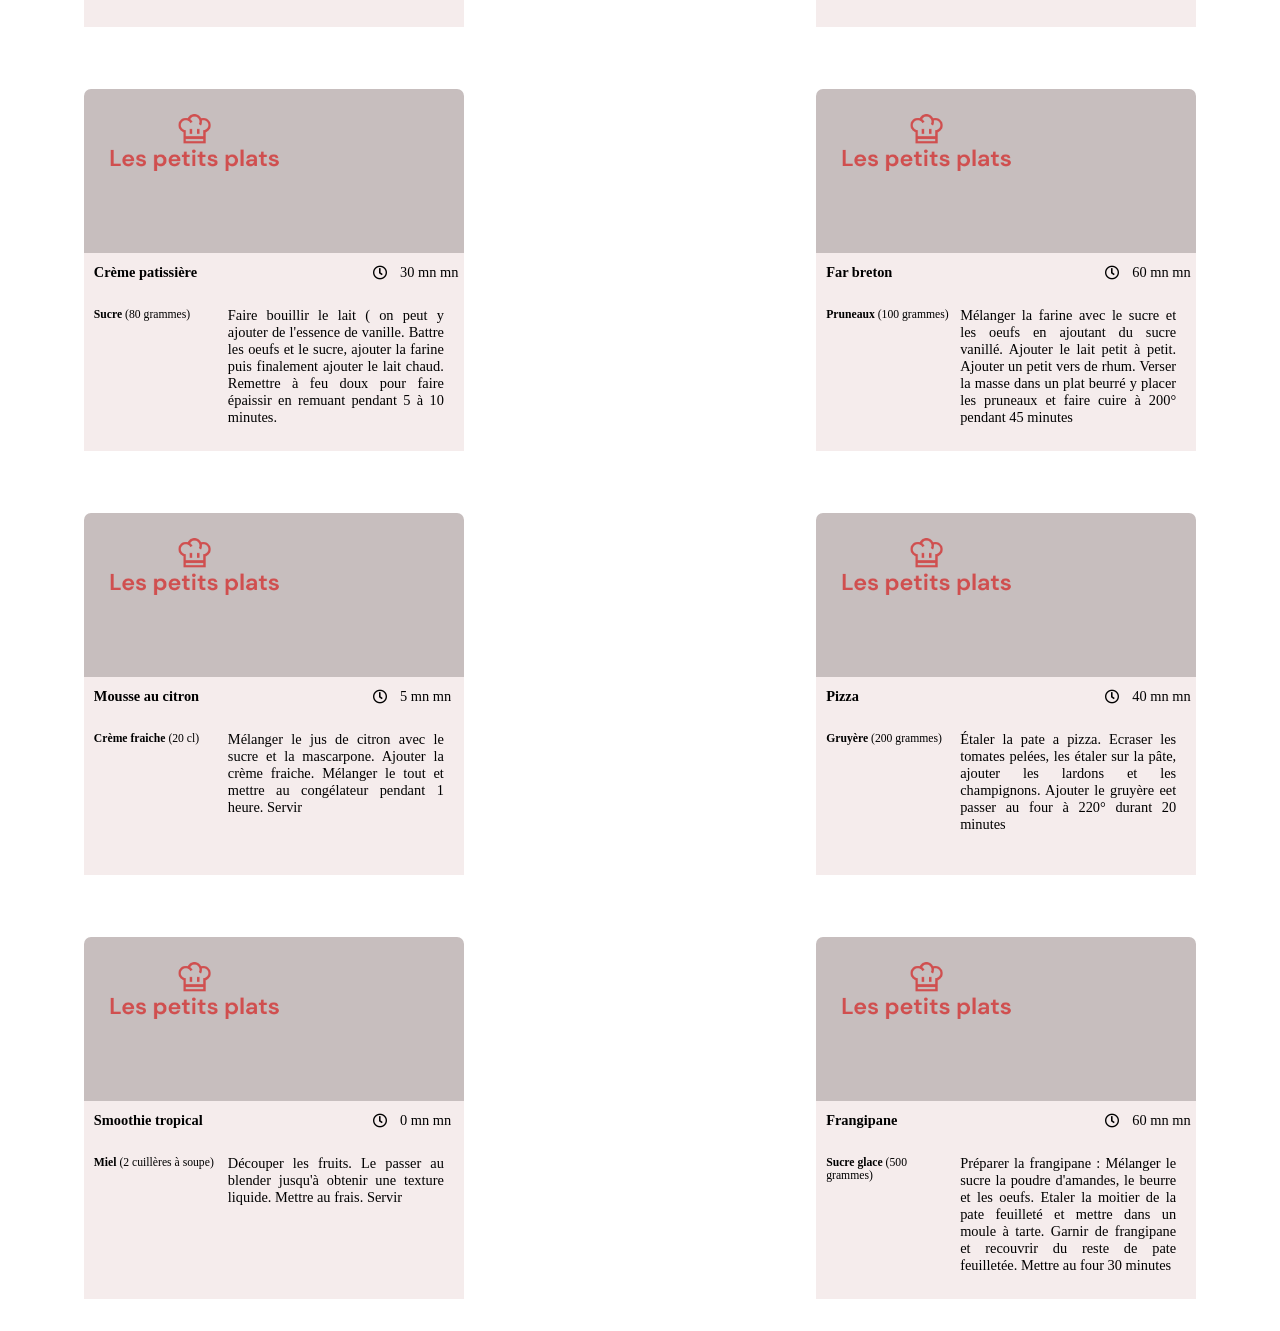
==== commit 8d64ac87: "gestion des input/list" ====
--- a/index.html
+++ b/index.html
@@ -65,28 +65,28 @@
 
          <form autocomplete="off">
       <div class="box">
-        <input type="text" id="input1" class="inputCombo1" placeholder="Ingredients ..." maxlength="17" />
-        <img src="img/angle-down-solid.svg" class="arrow-down">
+        <input type="text" id="input1" class="inputCombo1" placeholder="Ingredients ..." maxlength="9" />
+        <img src="img/angle-up-solid.svg" class="arrow-down toggleArrow">
       </div>
-      <ul class="list"></ul>
+      <ul class="ulCombo bgListCombo1"></ul>
     </form>
           
 
     <form autocomplete="off">
       <div class="box">
-        <input type="text" id="input2" class="inputCombo2" placeholder="Appareils ..." maxlength="17" />
-        <img src="img/angle-down-solid.svg" class="arrow-down">
+        <input type="text" id="input2" class="inputCombo2" placeholder="Appareils ..." maxlength="9" />
+        <img src="img/angle-up-solid.svg" class="arrow-down toggleArrow">
       </div>
-      <ul class="list"></ul>
+      <ul class="ulCombo bgListCombo2"></ul>
     </form>
            
 
             <form autocomplete="off">
       <div class="box">
-        <input type="text" id="input3" class="inputCombo3" placeholder="Ustensiles ..." maxlength="17" />
-        <img src="img/angle-down-solid.svg" class="arrow-down">
+        <input type="text" id="input3" class="inputCombo3" placeholder="Ustensiles ..." maxlength="9" />
+        <img src="img/angle-up-solid.svg" class="arrow-down toggleArrow">
       </div>
-      <ul class="list"></ul>
+      <ul class="ulCombo bgListCombo3"></ul>
     </form>
            </div> 
           </div>
--- a/style.css
+++ b/style.css
@@ -365,7 +365,7 @@
   font-size: 0.9rem;
   font-weight: 500;
   border-radius: 3px;
-  background-color: #3182f7;
+  background-color: #98a5b8;
 }
 
 .closedtag {
@@ -387,36 +387,35 @@
 
 .containerCombo {
   display: flex;
-  /* flex-wrap: wrap; */
-  justify-content: space-between;
-  width: 60%;
-  margin-left: 6%;
-  /* width: 49%; */
-  height: auto;
+   flex-wrap: wrap; 
+   width: 88%;  
+  max-width: 88%;
+  margin: 0 auto;
+  height: auto;
+  
 }
 
 form {
-  width: 170px;
-  height: 69px;
-  margin: 10px 0 0 0 ;
-  /* position: absolute; */
-  /* transform: translate(-50%, -50%); */
-  /*top: 50%
-  /* left: 50%; */
-  /* padding: 40px 0; */
- 
-}
+  display: flex;
+  flex-direction: column;
+  width: auto;
+  max-width: 50%;
+  height: auto;
+  margin-right: 70px;
+}
+
 #input1[type="text"],
 #input2[type="text"],
 #input3[type="text"] {
   width: 170px;
-  height: 69px;   
+  min-width: 100%;
+  height: 69px; 
+   padding-left: 10px;
   border: none;
   outline: none;
-  padding: 0 10px;
   border-radius: 5px 5px 0 0;
   color: #ffffff;
-  font-size: 16px;
+  font-size: 18px;
 }
  #input1 {
   background-color: #3182f7;
@@ -431,16 +430,22 @@
  .box {
   position: relative;
   width: auto;
+  max-width: 100%;
+  min-width: 170px;
 } 
 
 .arrow-down {
   position: absolute;
   top: 0;
-  right: 0;
+  right: 10px;
   height: 69px;
   line-height: 69px;
   width: 16px;
-}
+  
+}
+ .toggleArrow {
+  transform: rotate(180deg);
+} 
 
 #input1::placeholder,
 #input2::placeholder,
@@ -448,29 +453,38 @@
   color: #ffffff;
   font-size: 18px;
 }
-/* ul {
-  list-style: none;
-  width: auto;
-  max-width: 95%;
-  height: auto;
-  border: 5px solid blue;
-} */
-.list {
+/* associer la longueur à input*/
+.ulCombo {
   list-style: none;
   display: flex;
   flex-direction: row;
   flex-wrap: wrap;
-  width: 800px;
+  width: auto;
+ /* max-width: 100%; */
+  min-width: 170px;
   margin: 0;
-  background-color: #2f83f5;
+  padding: 0; 
   color: #ffffff;
-  border-radius: 0 0 5px 5px;
-  
-}
-.list-items {
-  padding: 10px 5px;
-  margin-left: 10px;
-}
-.list-items:hover {
+  border-radius: 0 0 5px 5px; 
+}
+
+
+.bgListCombo1 {
+background-color: #2f83f5;
+}
+.bgListCombo2 {
+background-color: #68d9a5;
+}
+.bgListCombo3 {
+background-color: #ed6454;
+}
+
+.list-items{
+  width: auto;
+  height: auto;
+  display: flex;
+  padding: 10px 10px; 
+}
+/* .list-items:hover {
   background-color: #dddddd;
-}
+} */
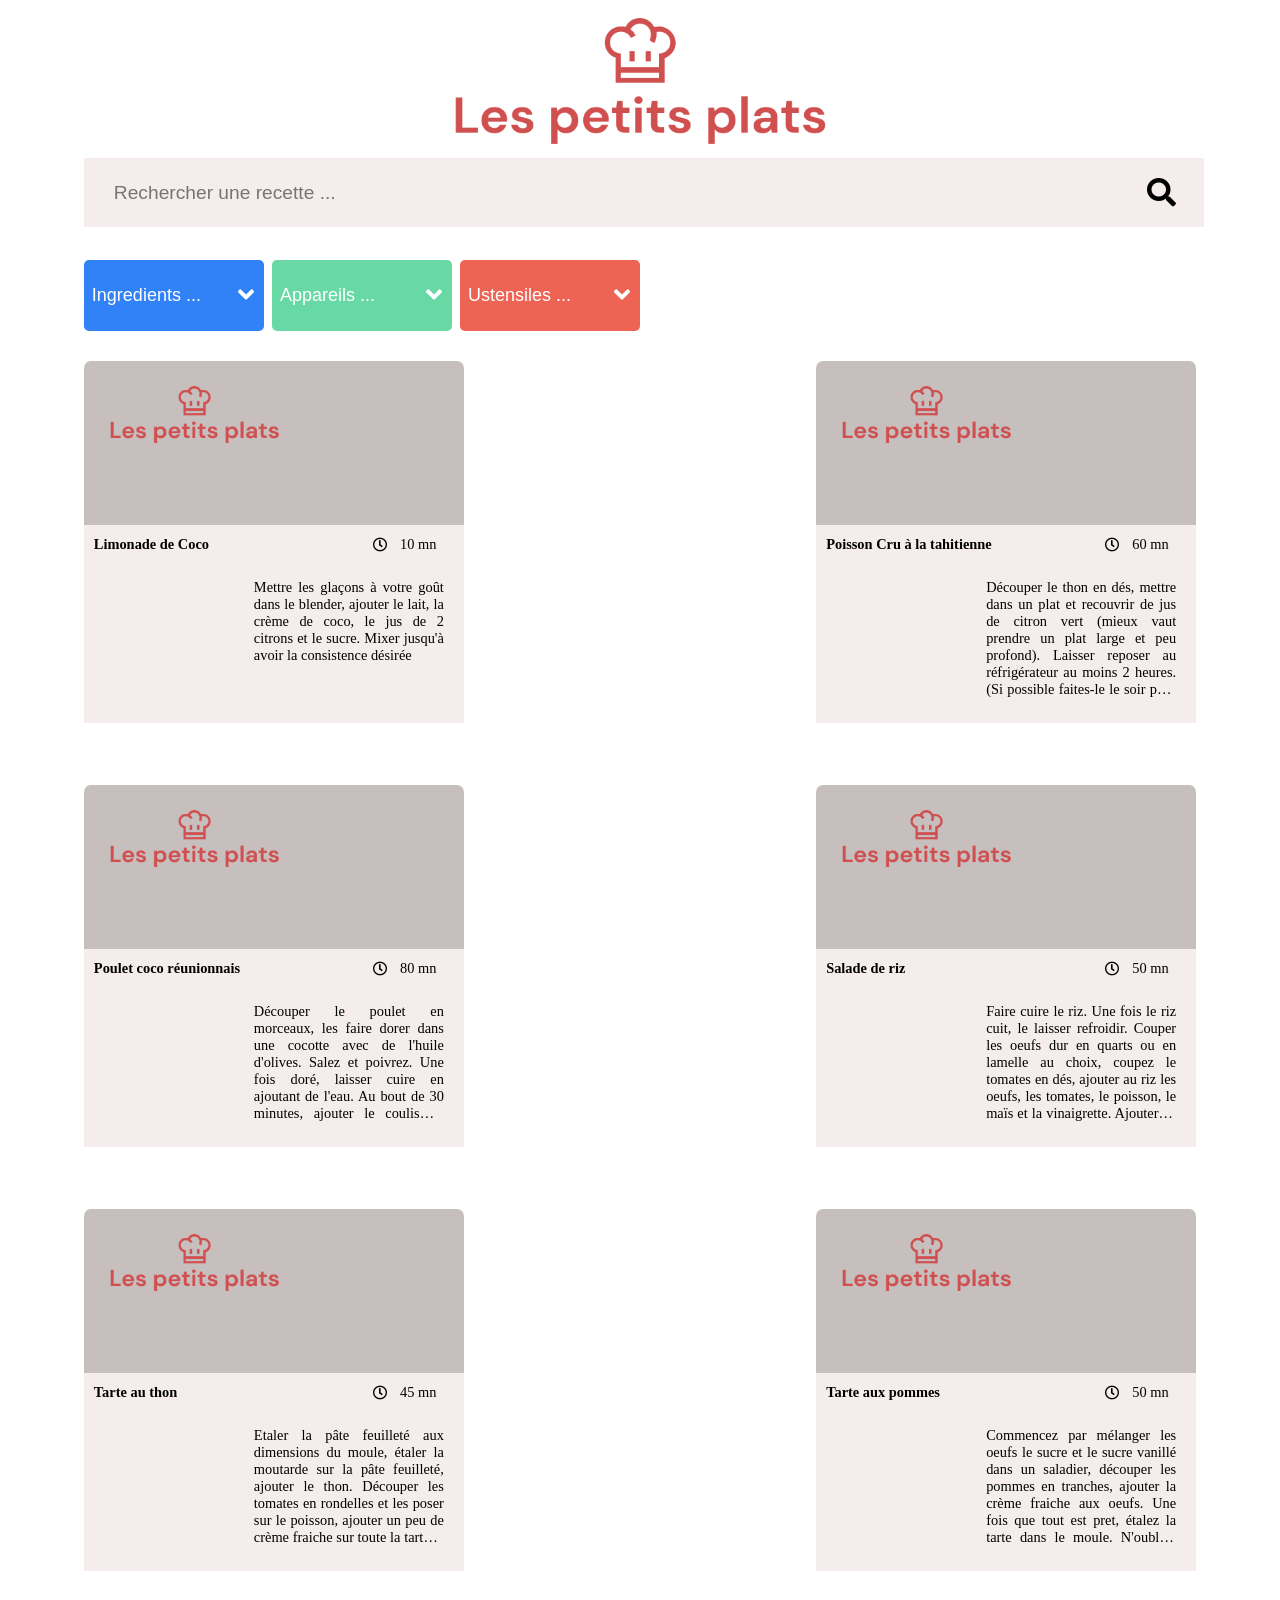
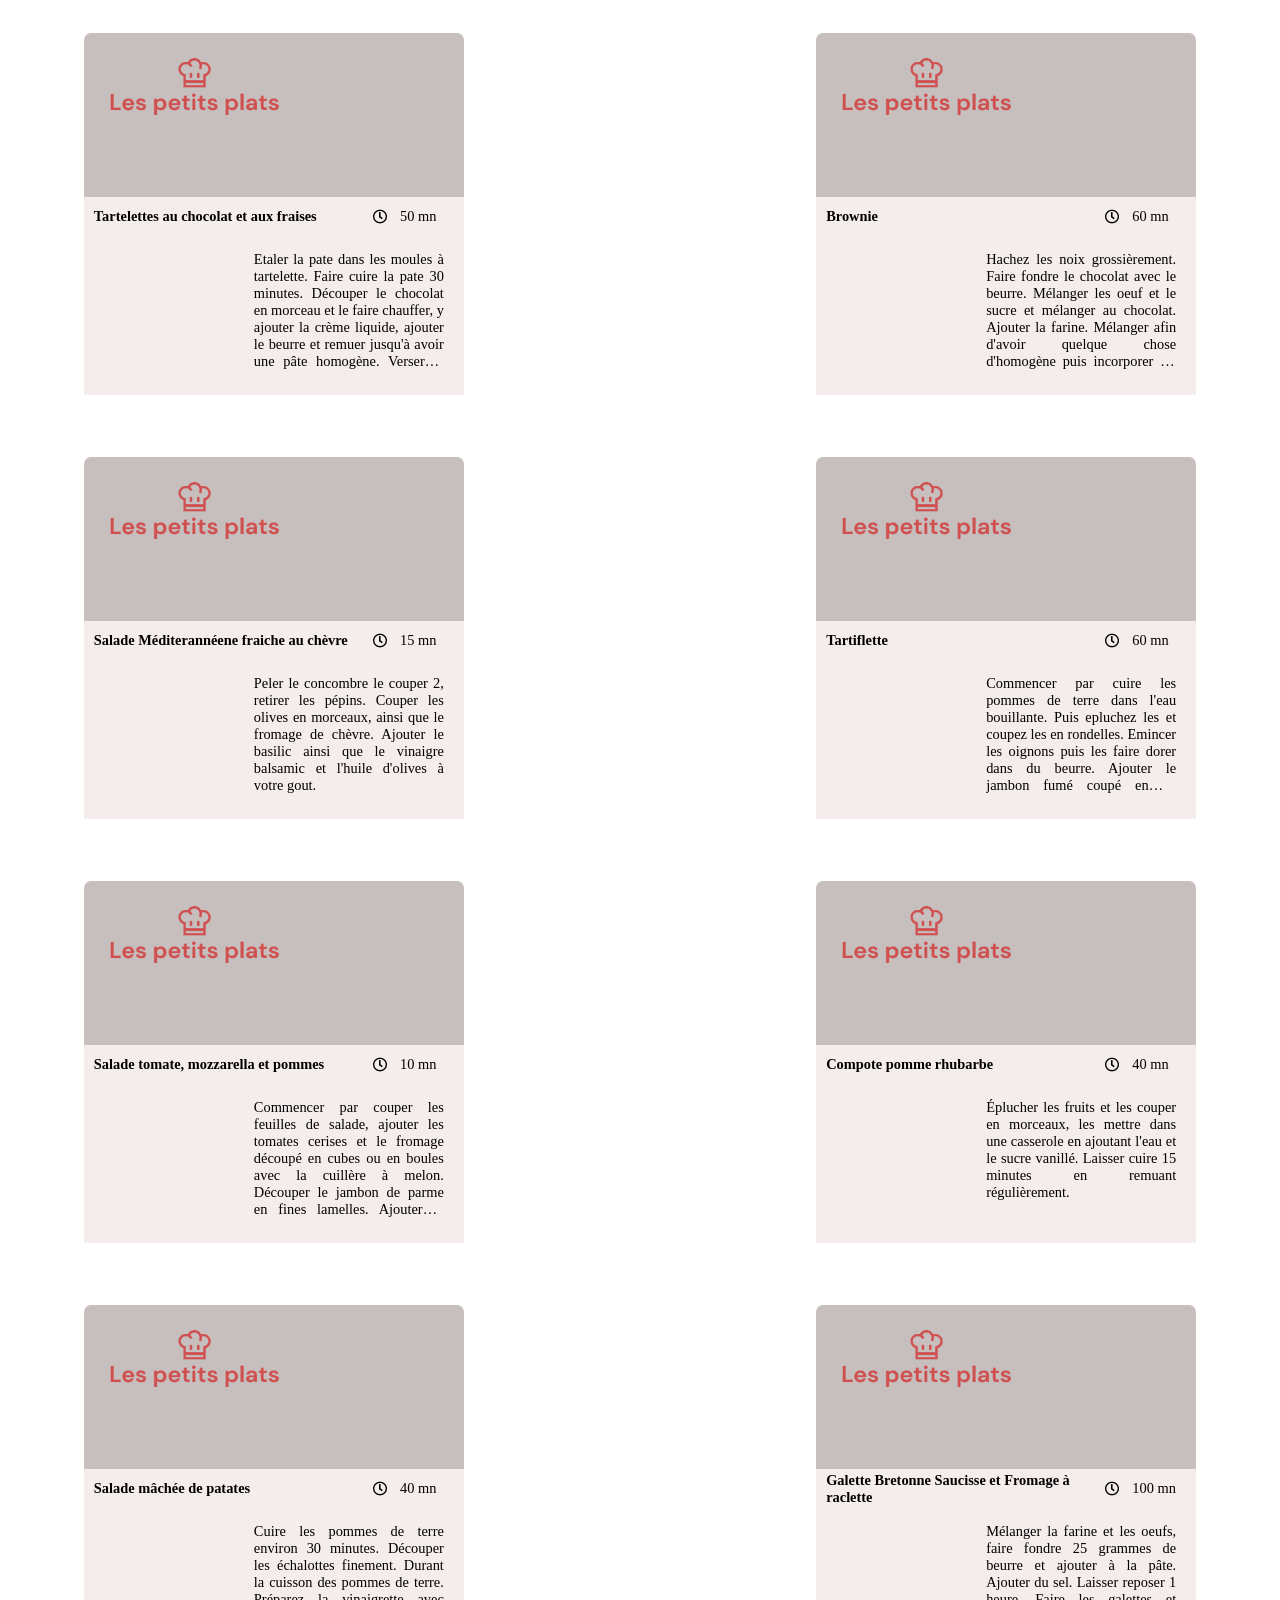
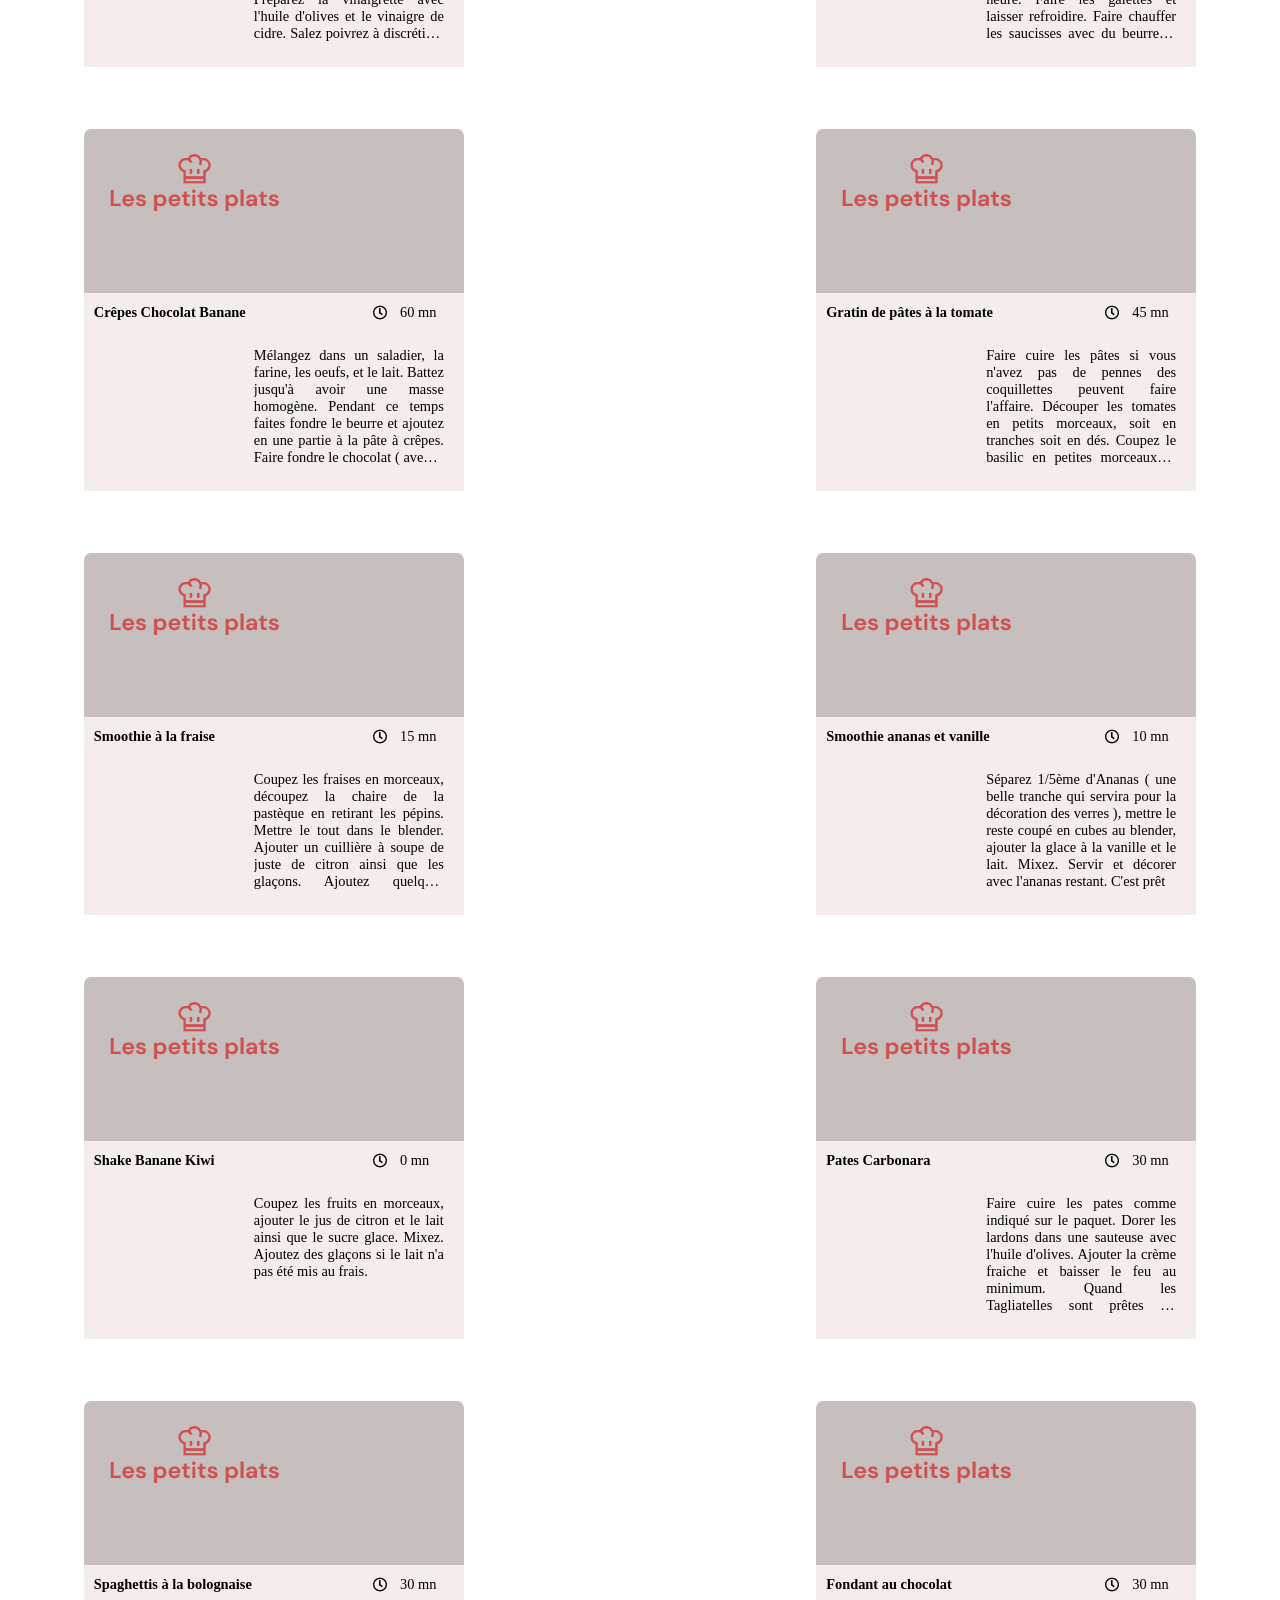
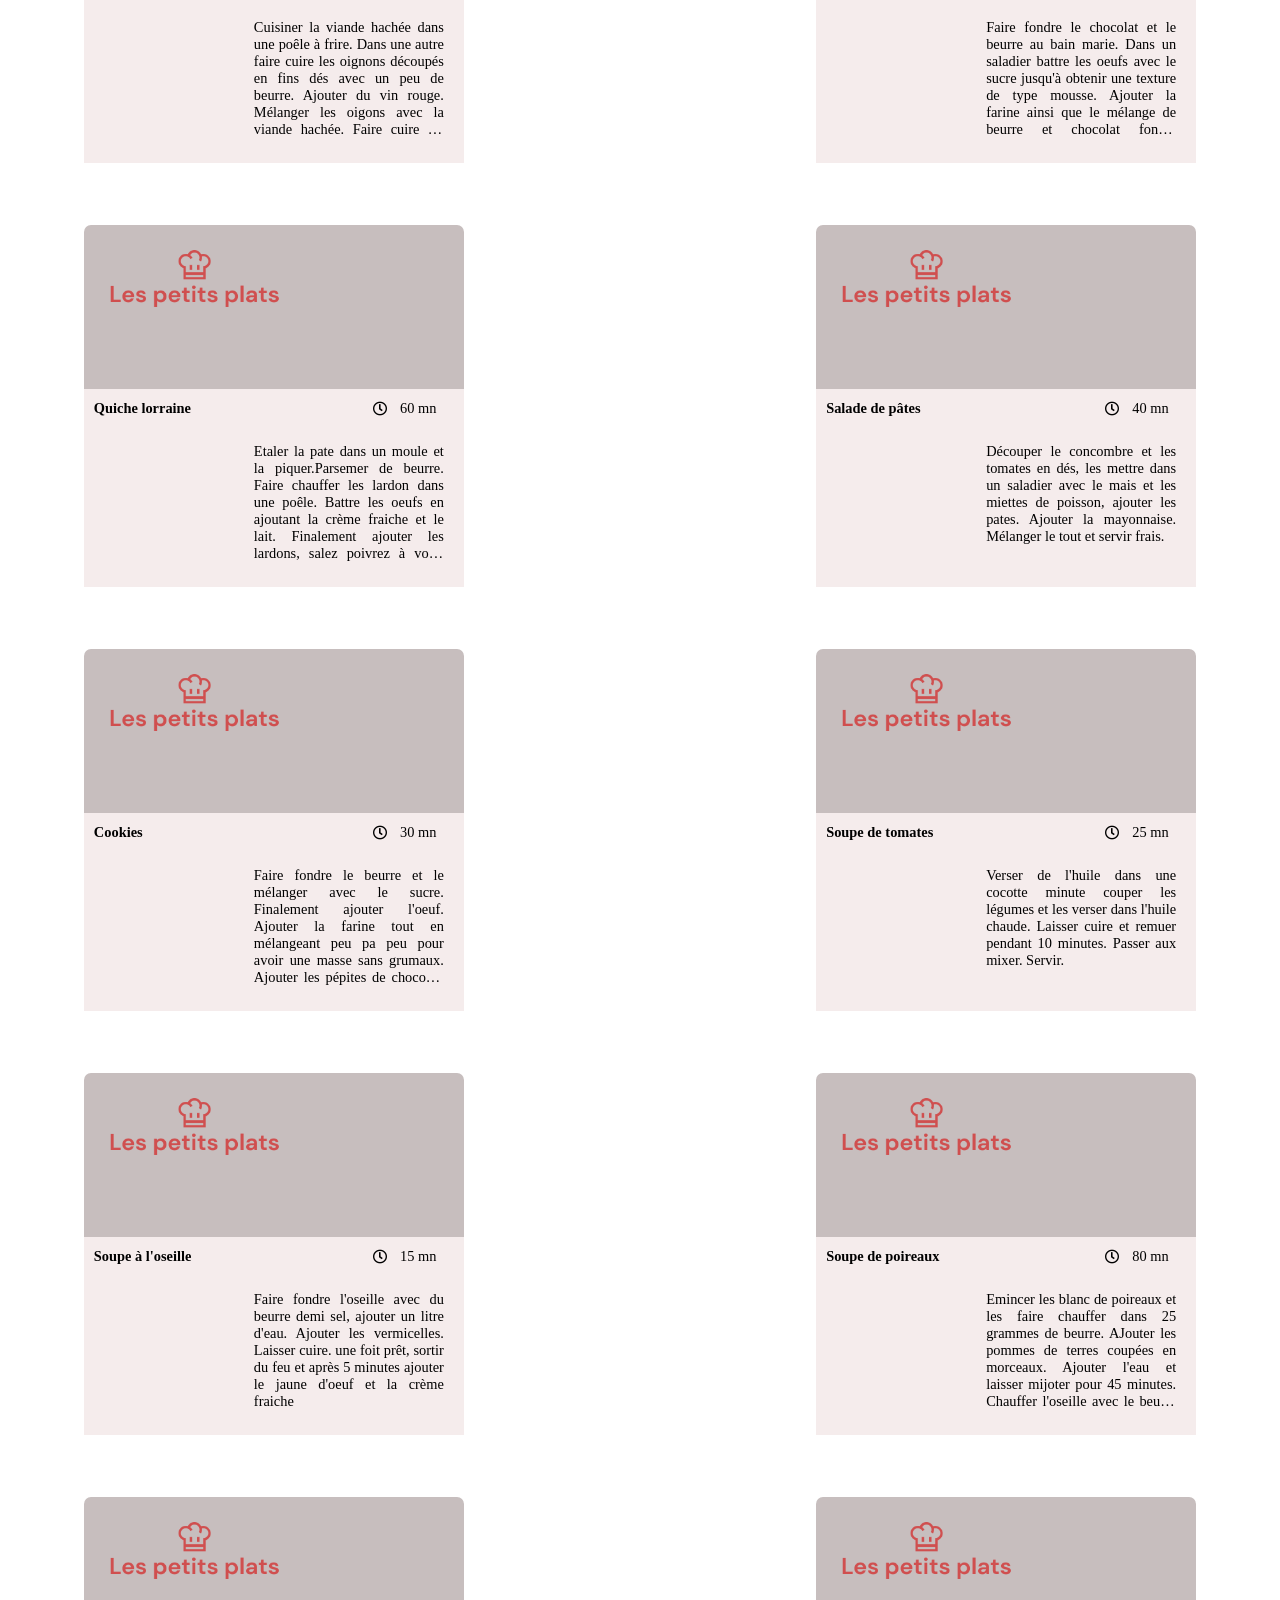
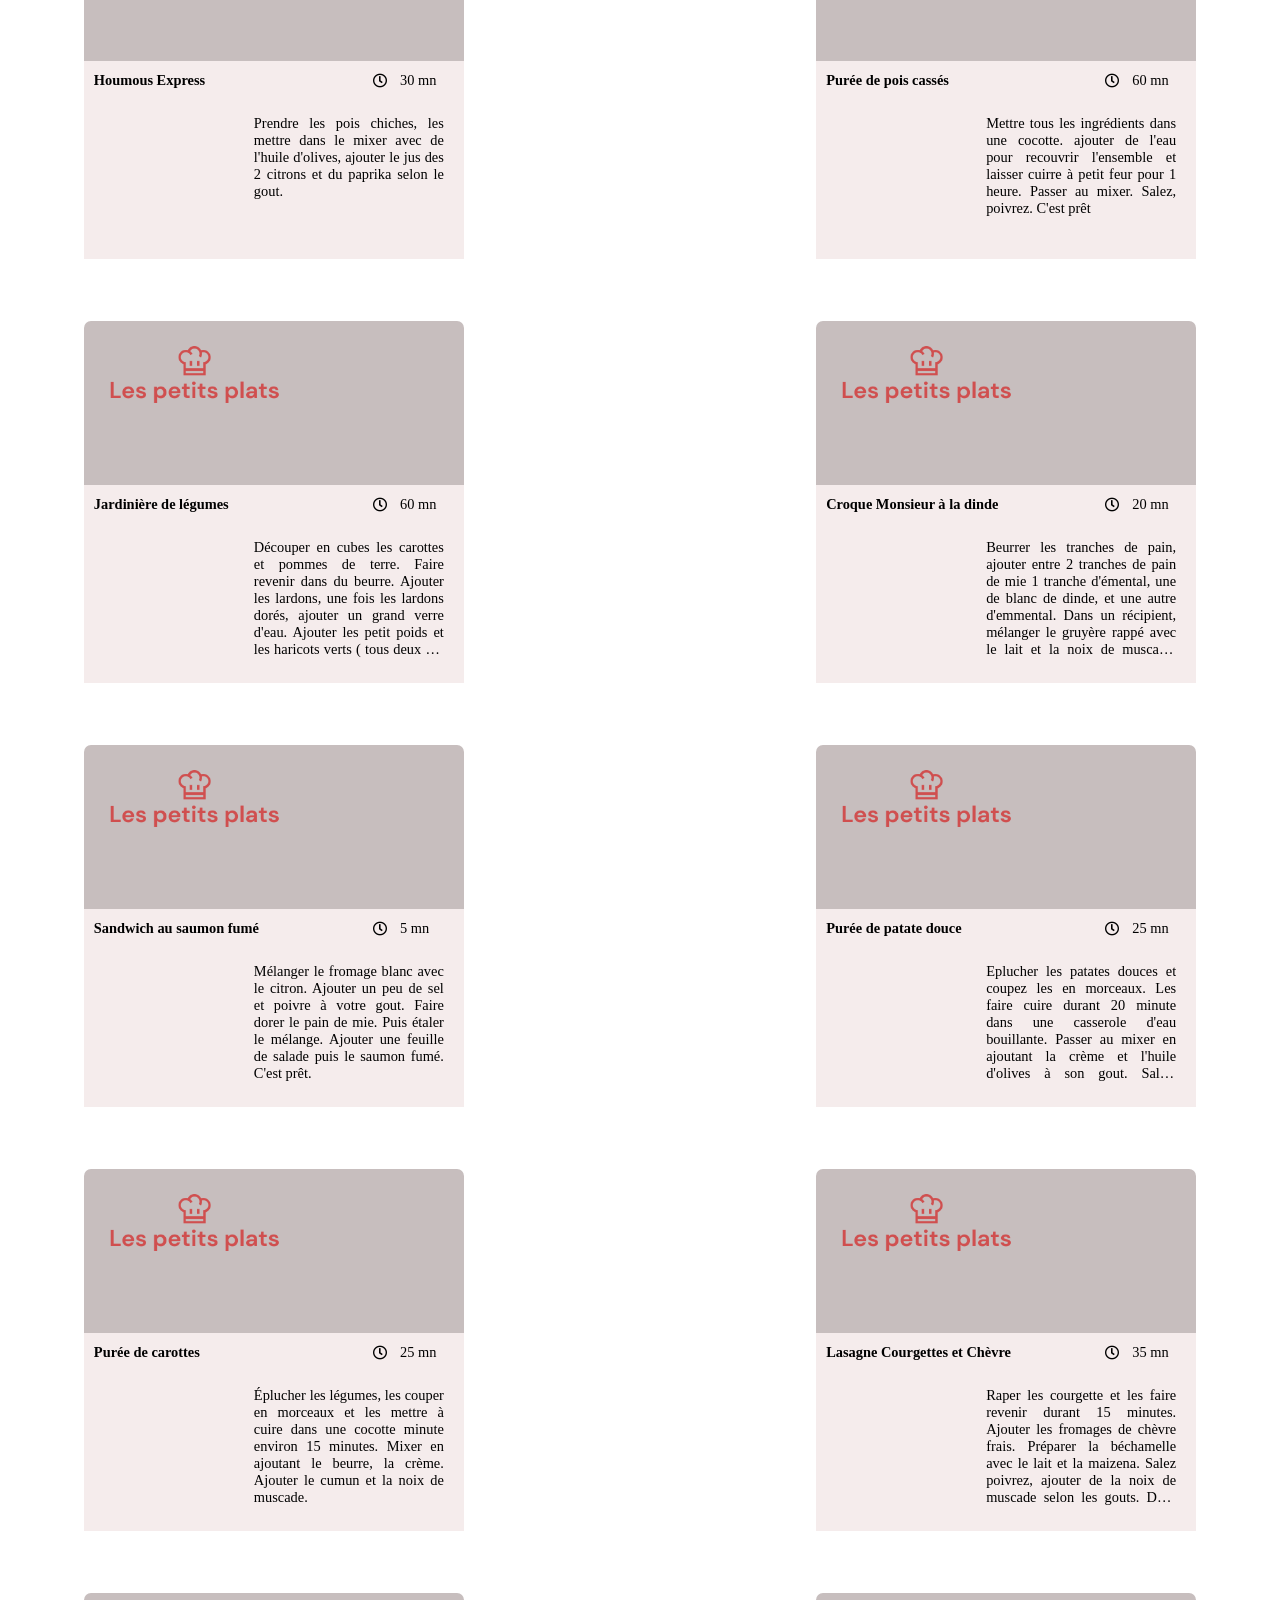
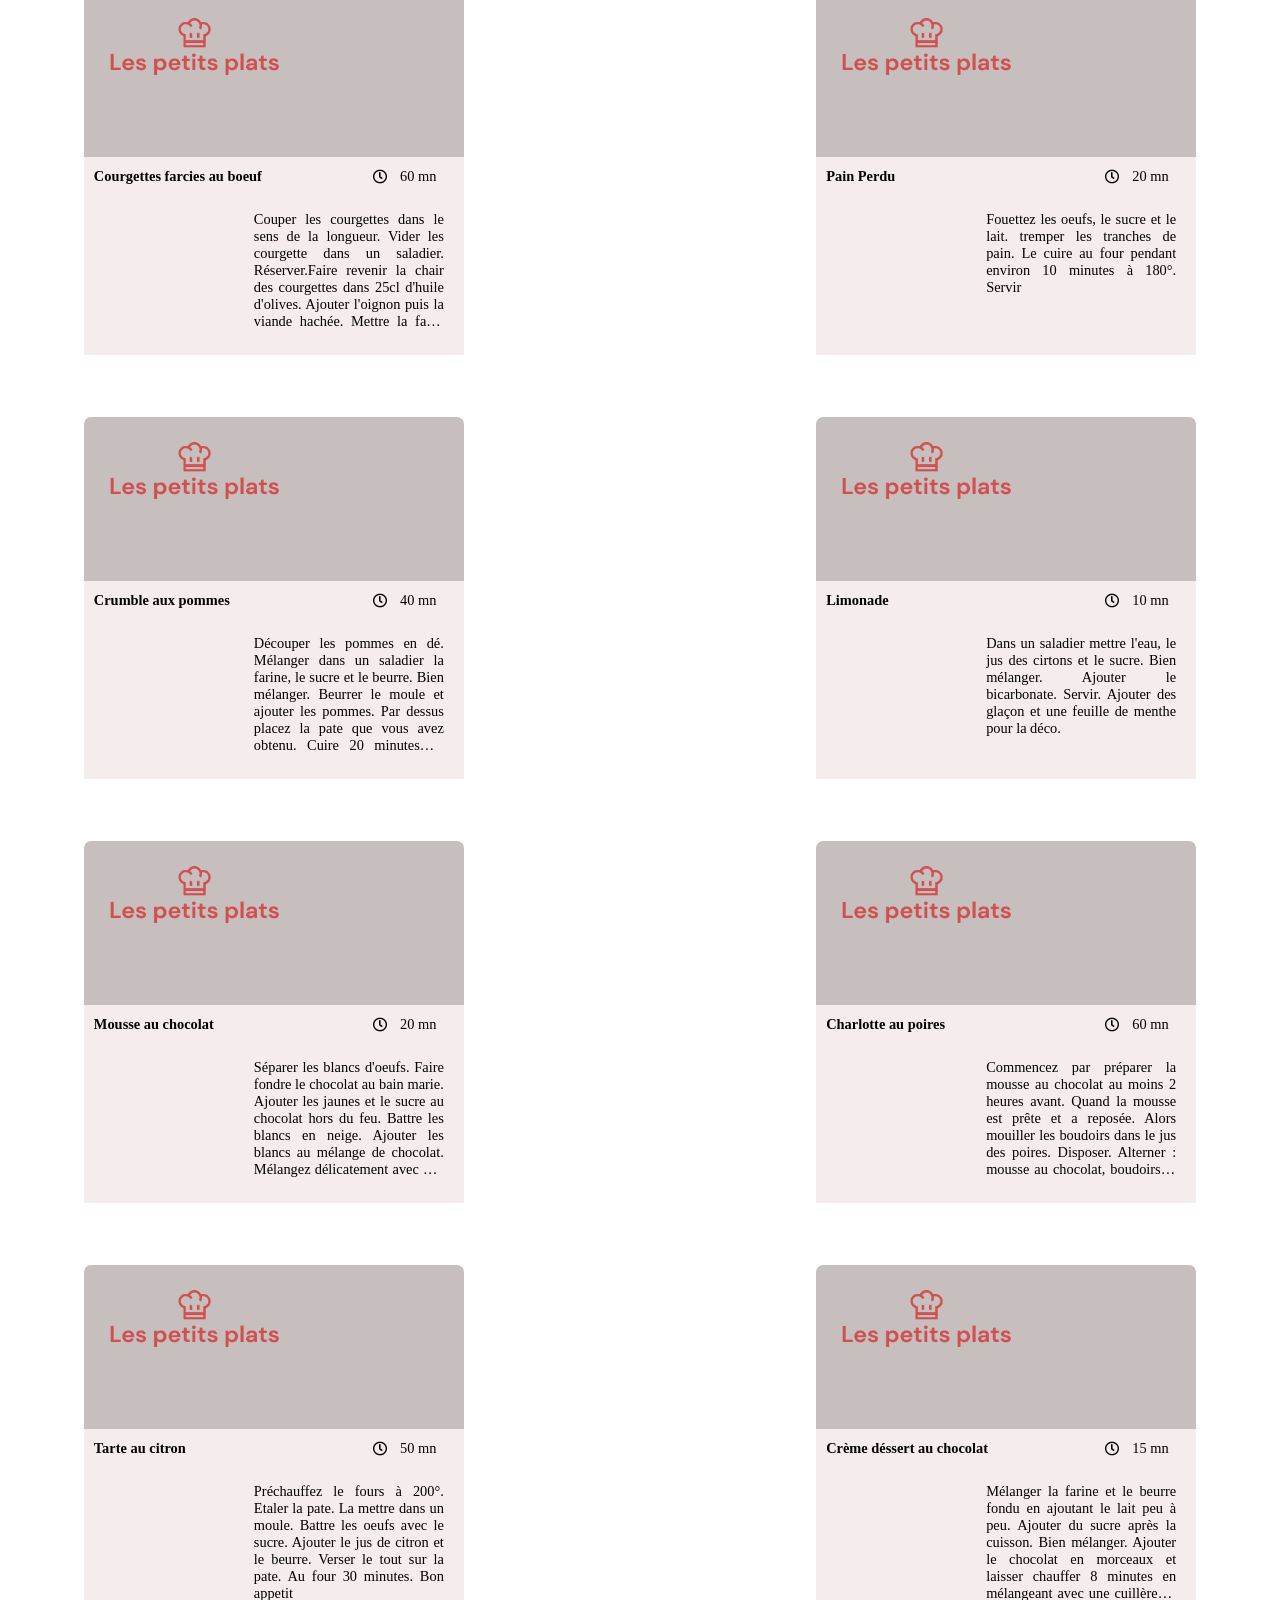
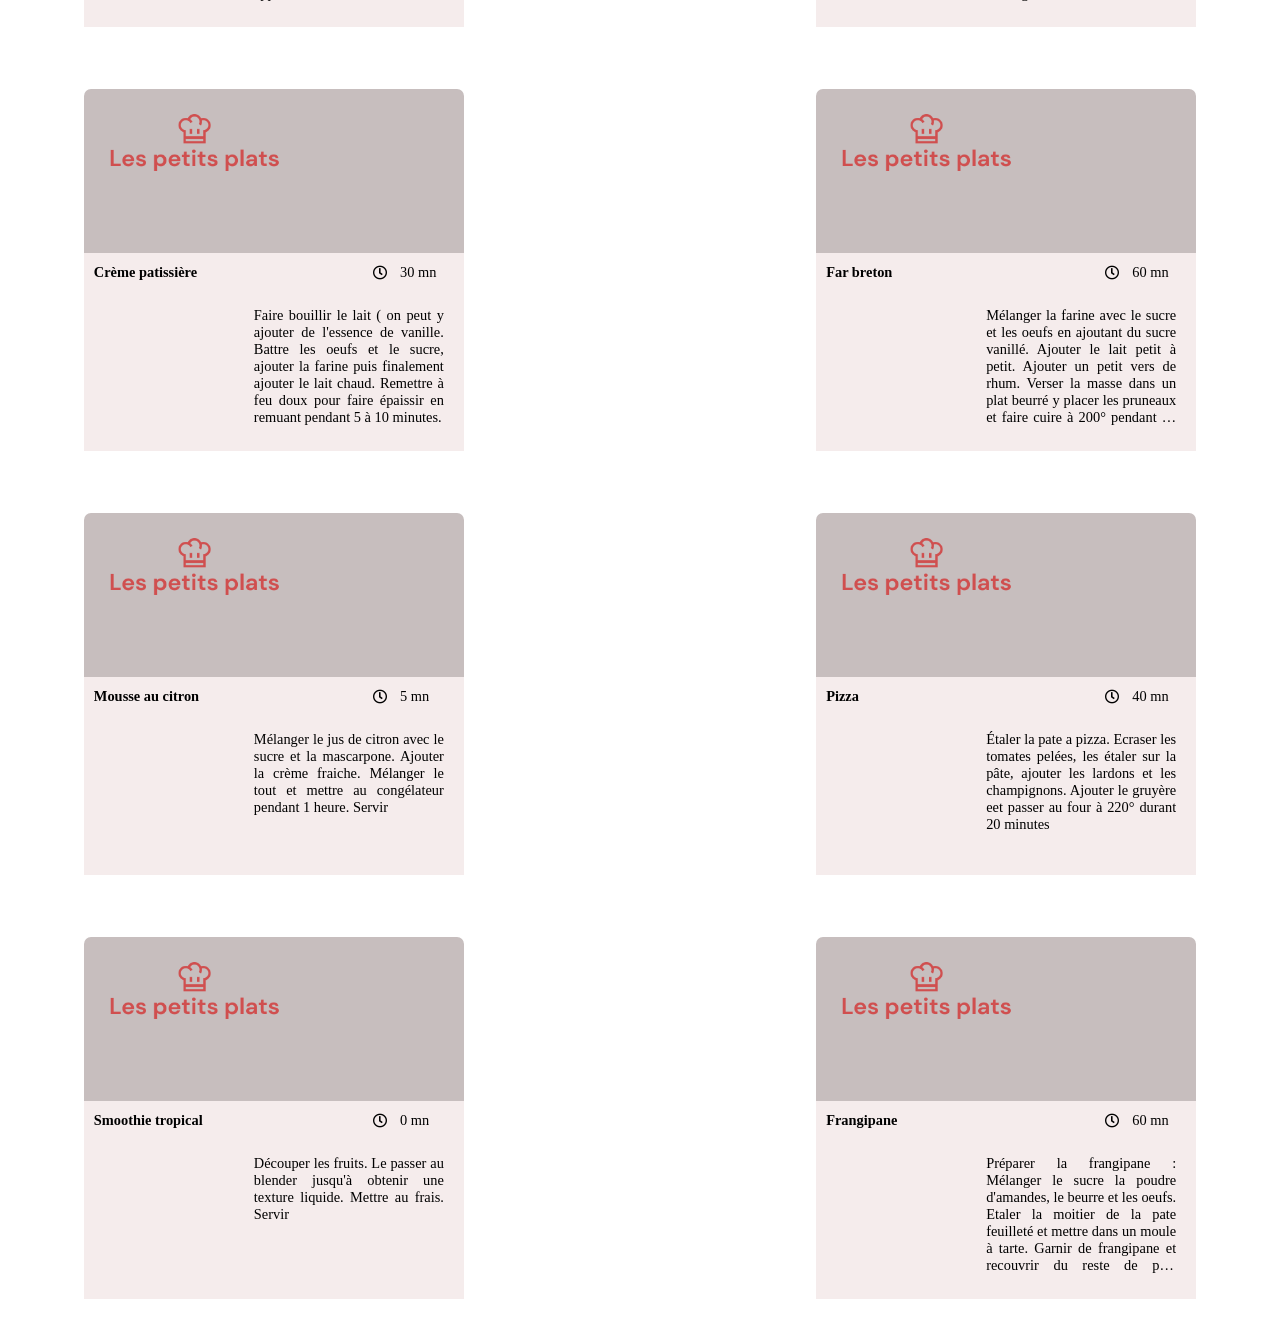
==== commit d9f5c48b: "séparation function getIngredient" ====
--- a/index.html
+++ b/index.html
@@ -46,8 +46,9 @@
               minlength="2"
               maxlength="30"
             /> 
+            
           </div>
-
+<p class="error">Votre recette n'éxiste pas, veuillez essayer avec un autre mot ...</p>
 
           <!-- Tags -->
          </div> 
@@ -62,7 +63,7 @@
         <!--ComboBox autocomplète-->
           <div class="wrapperCombo">
             <div class="containerCombo">
-
+<div class="combo">
          <form autocomplete="off">
       <div class="box">
         <input type="text" id="input1" class="inputCombo1" placeholder="Ingredients ..." maxlength="9" />
@@ -88,6 +89,7 @@
       </div>
       <ul class="ulCombo bgListCombo3"></ul>
     </form>
+  </div>
            </div> 
           </div>
      </div>
@@ -106,9 +108,9 @@
  
 
   <script src="./recipes.js"></script>
+  <script src="./getIngredient.js"></script> 
+  <script src="./cards.js"></script> 
   <script src="./search.js"></script>
-  
-  <script src="./cards.js"></script> 
   <script src="./comboBox.js"></script>
   
 </html>
--- a/style.css
+++ b/style.css
@@ -197,7 +197,16 @@
   font-size: 1.8rem;
 }
 
-
+.error {
+  display: flex;
+  align-items: flex-end;
+  font-size: 1.7rem;
+  color: red;
+  margin: 20px 0 0 0;
+  width: auto;
+  height: 50px;
+  display: none;
+}
 
 /****************************************************************************/
 /*CARDS**********************************************************************/
@@ -290,6 +299,7 @@
 
 .ingredients {
   width: 40%;
+  
 }
 
 #list-ingredients {
@@ -299,7 +309,7 @@
   width: 90%;
   height: 80%;
   padding: 0 0 0 10px;
-  margin-top: 15px;
+  margin-top: 17px;
   overflow: hidden;
 }
 
@@ -308,7 +318,7 @@
 }
 .préparation {
   position: relative;
-  width: 60%;
+  width: 50%;
   height: 95%;
   padding-right: 20px;
 }
@@ -387,37 +397,43 @@
 
 .containerCombo {
   display: flex;
-   flex-wrap: wrap; 
+   flex-wrap: wrap;
    width: 88%;  
-  max-width: 88%;
   margin: 0 auto;
   height: auto;
-  
-}
-
+}
+.combo {
+  display: flex; 
+  justify-content: space-between;
+  min-width: 50%;
+  max-width: 100%;
+}
 form {
   display: flex;
   flex-direction: column;
   width: auto;
-  max-width: 50%;
+  max-width: 60%;
   height: auto;
-  margin-right: 70px;
+  /* margin-right: 70px; */
+ 
 }
 
 #input1[type="text"],
 #input2[type="text"],
 #input3[type="text"] {
-  width: 170px;
+  width: 160px;
   min-width: 100%;
   height: 69px; 
-   padding-left: 10px;
+    padding-left: 8px; 
   border: none;
   outline: none;
-  border-radius: 5px 5px 0 0;
+   border-radius: 5px; 
   color: #ffffff;
   font-size: 18px;
-}
- #input1 {
+  cursor: pointer;
+  
+}
+ #input1{
   background-color: #3182f7;
 } 
 #input2 {
@@ -432,6 +448,8 @@
   width: auto;
   max-width: 100%;
   min-width: 170px;
+  padding-right: 10px;
+ 
 } 
 
 .arrow-down {
@@ -460,12 +478,13 @@
   flex-direction: row;
   flex-wrap: wrap;
   width: auto;
- /* max-width: 100%; */
+   max-width: 100%;  
   min-width: 170px;
   margin: 0;
   padding: 0; 
   color: #ffffff;
-  border-radius: 0 0 5px 5px; 
+  border-radius: 0 0 5px 5px;
+   
 }
 
 
@@ -482,8 +501,10 @@
 .list-items{
   width: auto;
   height: auto;
-  display: flex;
-  padding: 10px 10px; 
+  display: block;
+  /* padding: 10px 10px; */
+  margin: 5px 10px; 
+ 
 }
 /* .list-items:hover {
   background-color: #dddddd;
